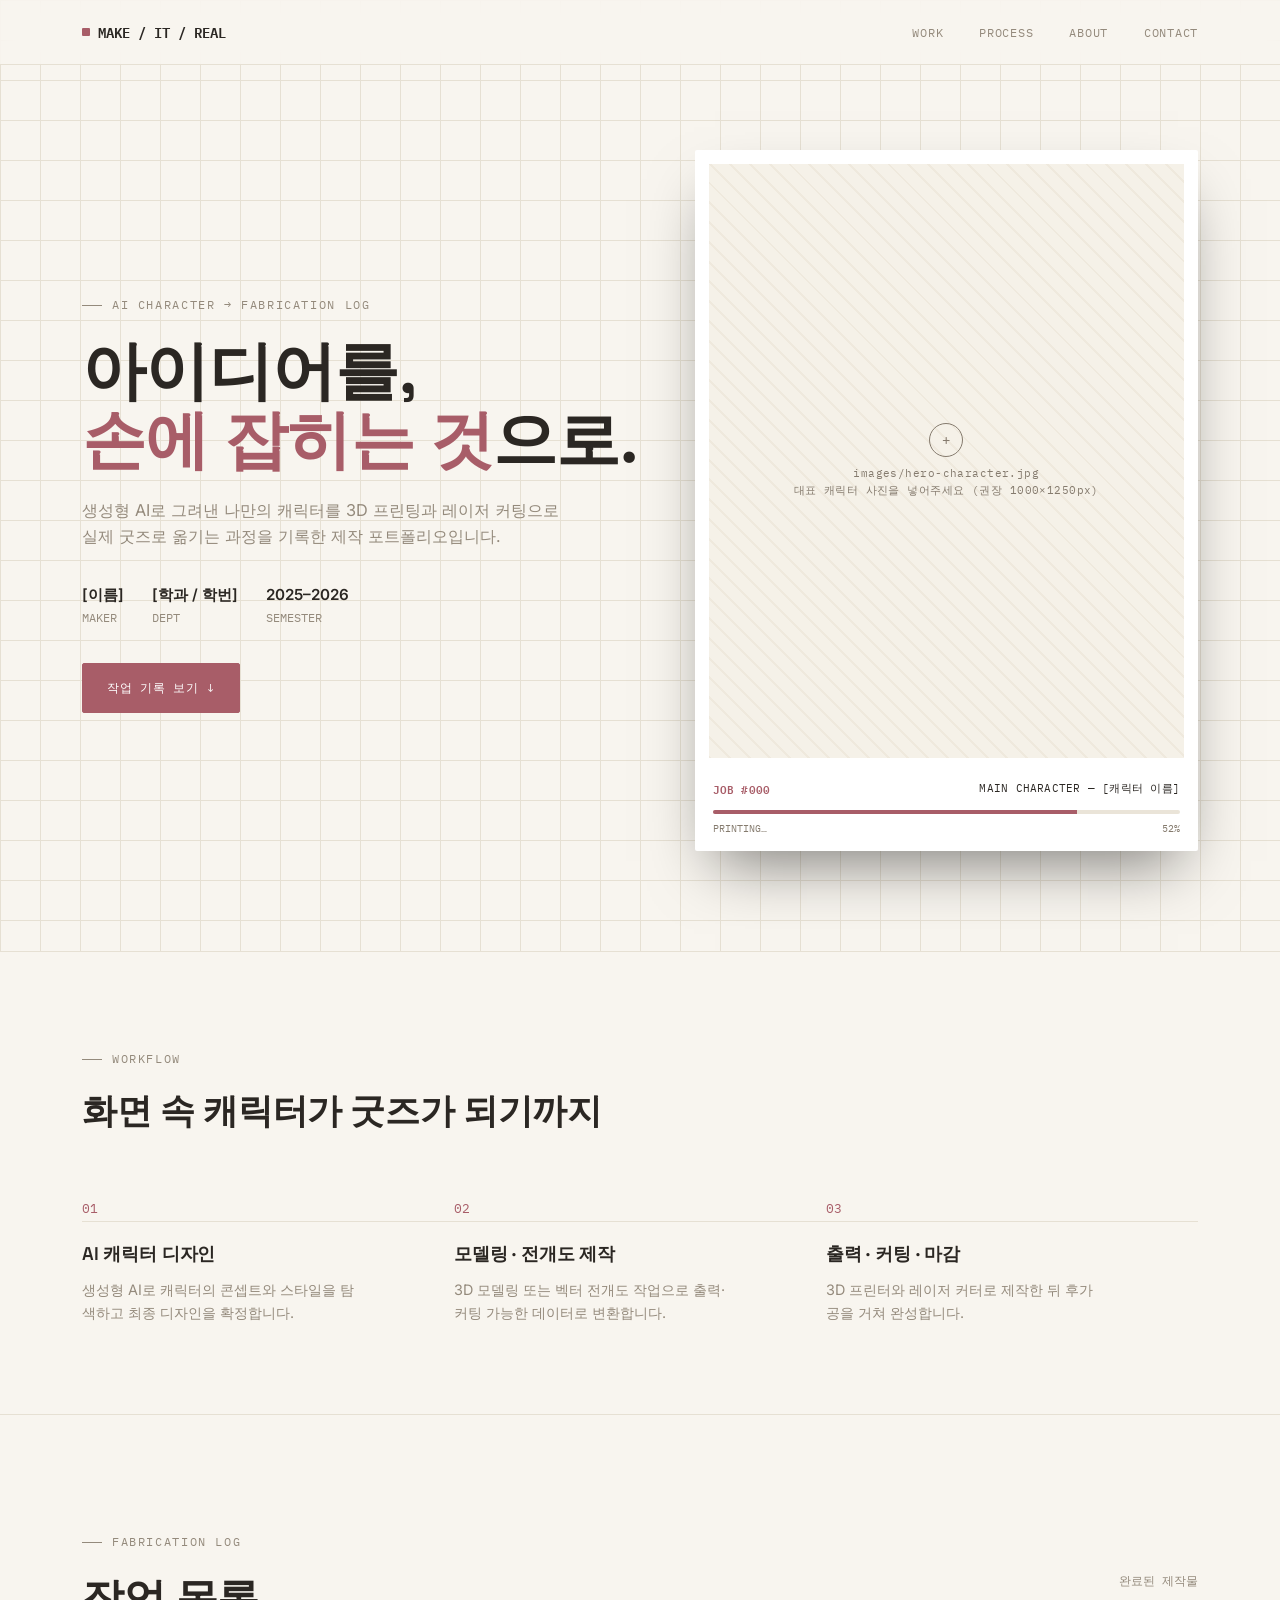
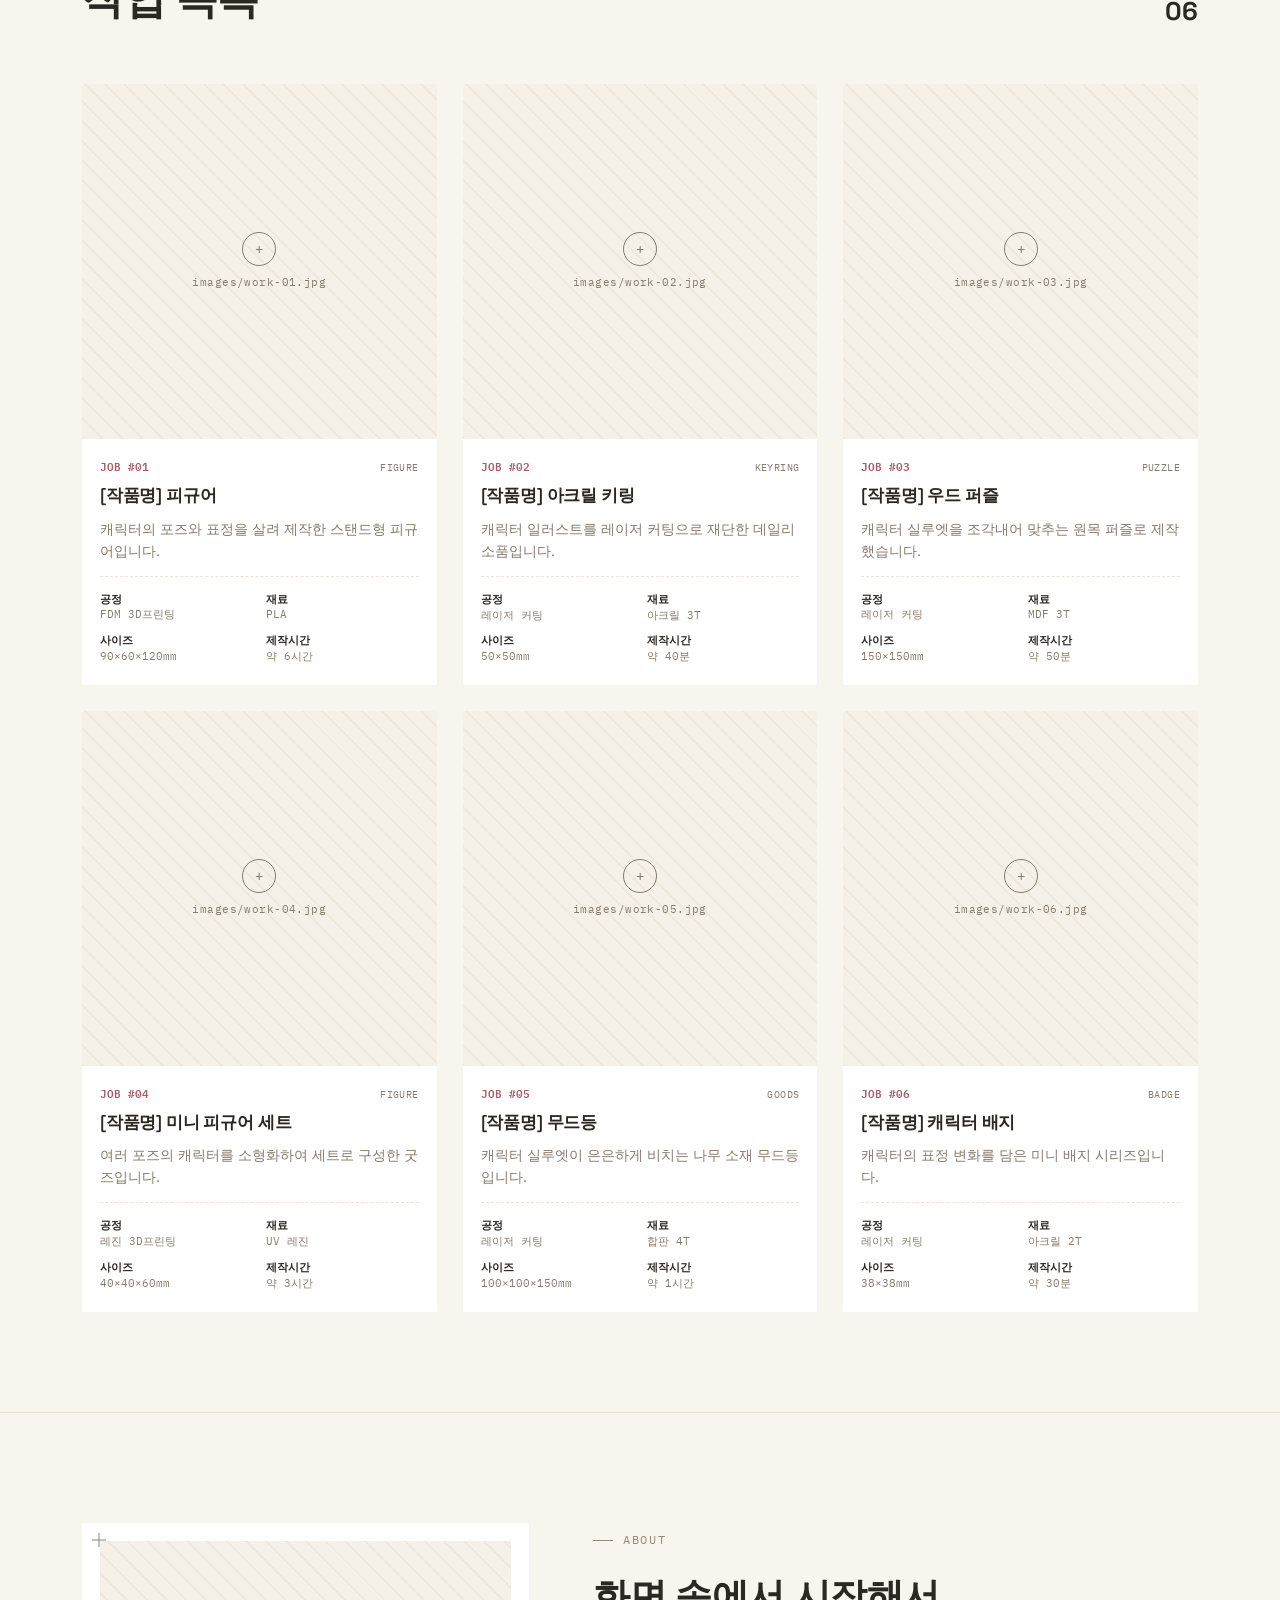
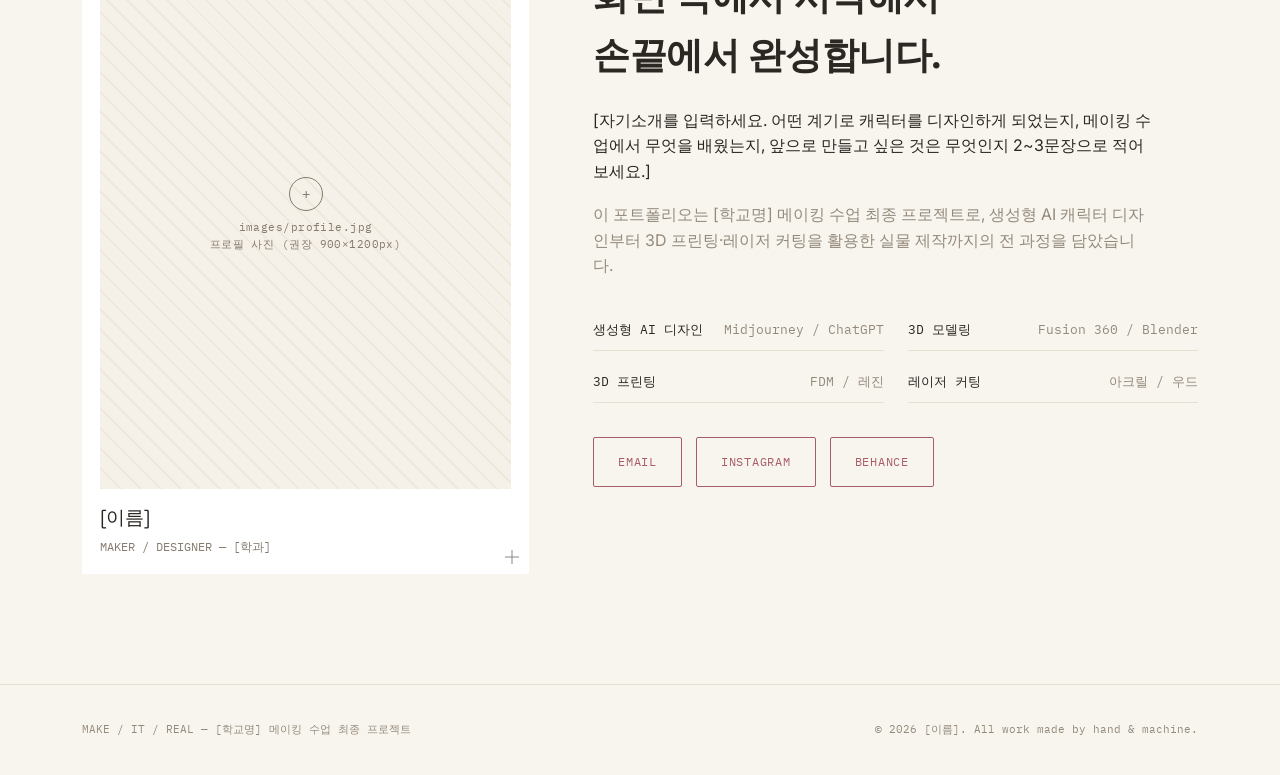
==== index.html @ 7ff9ffcc "Add files via upload" ====
<!DOCTYPE html>
<html lang="ko">
<head>
<meta charset="UTF-8">
<meta name="viewport" content="width=device-width, initial-scale=1.0">
<title>MAKE IT REAL — [이름] 포트폴리오</title>
<meta name="description" content="생성형 AI로 디자인한 캐릭터를 3D 프린팅과 레이저 커팅으로 실물 굿즈화한 작업 기록">

<link rel="preconnect" href="https://fonts.googleapis.com">
<link rel="preconnect" href="https://fonts.gstatic.com" crossorigin>
<link href="https://fonts.googleapis.com/css2?family=Space+Grotesk:wght@400;500;600;700&family=Inter:wght@400;500;600&family=IBM+Plex+Mono:wght@400;500;600&display=swap" rel="stylesheet">

<style>
  /* ============================================================
     TOKENS
     ============================================================ */
  :root{
    --bg:          #F8F5EF;   /* 배경 — 밝은 베이지 */
    --bg-soft:     #F1ECE1;   /* 배경 위 보조 패널(모바일 메뉴 등) */
    --muted:       #948A7C;   /* 보조 텍스트 — 따뜻한 그레이 */
    --muted-dim:   rgba(148,138,124,0.16);
    --paper:       #FFFFFF;   /* 카드 표면 — 화이트 */
    --paper-2:     #EAE4D8;   /* 카드 내부 구분선 */
    --ink:         #2B2723;   /* 본문 텍스트 — 다크 브라운 그레이 */
    --ink-soft:    #857B6E;   /* 카드 내 보조 텍스트 */
    --accent:      #A85D68;   /* 포인트 컬러 — 더스티 로즈 (CTA/강조에만 사용) */
    --accent-soft: #F2E1E0;   /* 포인트 컬러의 옅은 배경용 톤 */
    --line:        #E6E0D3;   /* 그리드 라인, 구분선 */
    --radius:      2px;
    --maxw:        1180px;

    --font-display: 'Space Grotesk', sans-serif;
    --font-body:    'Inter', sans-serif;
    --font-mono:    'IBM Plex Mono', monospace;
  }

  *{ margin:0; padding:0; box-sizing:border-box; }
  html{ scroll-behavior:smooth; }
  body{
    background:var(--bg);
    color:var(--ink);
    font-family:var(--font-body);
    line-height:1.6;
    -webkit-font-smoothing:antialiased;
    overflow-x:hidden;
  }
  img{ display:block; max-width:100%; }
  a{ color:inherit; text-decoration:none; }
  ul{ list-style:none; }
  section{ position:relative; }
  .wrap{ max-width:var(--maxw); margin:0 auto; padding:0 32px; }

  /* 도면 그리드 배경 */
  .grid-bg{
    position:absolute; inset:0;
    background-image:
      linear-gradient(var(--line) 1px, transparent 1px),
      linear-gradient(90deg, var(--line) 1px, transparent 1px);
    background-size:40px 40px;
    pointer-events:none;
  }

  /* 등록 마크(+) — 시그니처 요소: 레이저 커팅 파일의 정렬 기준점을 카드 모서리에 재현 */
  .reg-mark{ position:absolute; width:14px; height:14px; pointer-events:none; opacity:.55; }
  .reg-mark::before, .reg-mark::after{ content:''; position:absolute; background:currentColor; }
  .reg-mark::before{ top:50%; left:0; width:100%; height:1px; transform:translateY(-50%); }
  .reg-mark::after{ left:50%; top:0; height:100%; width:1px; transform:translateX(-50%); }
  .reg-mark.tl{ top:10px; left:10px; }
  .reg-mark.tr{ top:10px; right:10px; }
  .reg-mark.bl{ bottom:10px; left:10px; }
  .reg-mark.br{ bottom:10px; right:10px; }

  .eyebrow{
    font-family:var(--font-mono);
    font-size:.72rem;
    letter-spacing:.14em;
    text-transform:uppercase;
    color:var(--muted);
    display:inline-flex; align-items:center; gap:10px;
  }
  .eyebrow::before{
    content:''; width:20px; height:1px; background:var(--muted);
  }

  h1,h2,h3{ font-family:var(--font-display); font-weight:600; letter-spacing:-.01em; }

  /* ============================================================
     NAV
     ============================================================ */
  .nav{
    position:fixed; top:0; left:0; right:0; z-index:100;
    background:rgba(248,245,239,.86);
    backdrop-filter:blur(10px);
    border-bottom:1px solid var(--line);
  }
  .nav .wrap{ display:flex; align-items:center; justify-content:space-between; height:64px; }
  .nav-mark{
    font-family:var(--font-mono); font-size:.85rem; font-weight:600;
    display:flex; align-items:center; gap:8px; color:var(--ink);
  }
  .nav-mark .dot{ width:8px; height:8px; background:var(--accent); border-radius:1px; }
  .nav-links{ display:flex; gap:36px; }
  .nav-links a{
    font-family:var(--font-mono); font-size:.75rem; letter-spacing:.06em;
    text-transform:uppercase; color:var(--muted); position:relative; padding:4px 0;
    transition:color .2s;
  }
  .nav-links a:hover{ color:var(--accent); }
  .nav-toggle{ display:none; flex-direction:column; gap:5px; background:none; border:0; cursor:pointer; padding:8px; }
  .nav-toggle span{ width:22px; height:2px; background:var(--ink); }

  /* ============================================================
     HERO
     ============================================================ */
  .hero{
    padding:150px 0 100px;
    overflow:hidden;
  }
  .hero .wrap{ position:relative; z-index:2; display:grid; grid-template-columns:1.05fr .95fr; gap:56px; align-items:center; }
  .hero-copy .eyebrow{ margin-bottom:22px; }
  .hero h1{
    font-size:clamp(2.4rem, 5vw, 4rem);
    line-height:1.08;
    margin-bottom:22px;
  }
  .hero h1 em{ font-style:normal; color:var(--accent); }
  .hero p.lead{
    color:var(--muted); font-size:1.02rem; max-width:480px; margin-bottom:34px;
  }
  .hero-meta{
    display:flex; gap:28px; flex-wrap:wrap; margin-bottom:36px;
    font-family:var(--font-mono); font-size:.75rem; color:var(--muted);
  }
  .hero-meta strong{ display:block; color:var(--ink); font-size:.95rem; font-family:var(--font-body); font-weight:600; }

  .btn{
    display:inline-flex; align-items:center; gap:10px;
    font-family:var(--font-mono); font-size:.78rem; letter-spacing:.06em; text-transform:uppercase;
    padding:14px 24px; border:1px solid var(--accent); color:var(--accent);
    border-radius:var(--radius); transition:.2s;
  }
  .btn:hover{ background:var(--accent); color:#FFFFFF; border-color:var(--accent); }
  .btn.solid{ background:var(--accent); color:#FFFFFF; }
  .btn.solid:hover{ background:transparent; color:var(--accent); }

  /* 히어로 시각물: 프린트 베드 카드 */
  .bed-card{
    position:relative; background:var(--paper); border-radius:var(--radius);
    padding:14px; box-shadow:0 30px 60px -20px rgba(0,0,0,.5);
  }
  .bed-photo{
    position:relative; aspect-ratio:4/5; overflow:hidden; background:
      repeating-linear-gradient(45deg, #EFE9DD 0 2px, transparent 2px 14px), #F5F1E8;
  }
  .bed-photo img{ width:100%; height:100%; object-fit:cover; position:relative; z-index:1; }
  .bed-photo.is-missing img{ opacity:0; }
  .placeholder-tag{
    display:none; position:absolute; inset:0; z-index:2;
    flex-direction:column; align-items:center; justify-content:center; gap:8px;
    color:var(--ink-soft); text-align:center; padding:20px;
  }
  .bed-photo.is-missing .placeholder-tag,
  .card-photo.is-missing .placeholder-tag,
  .badge-photo.is-missing .placeholder-tag{ display:flex; }
  .placeholder-tag .ico{ width:34px; height:34px; border:1.5px solid var(--ink-soft); border-radius:50%; display:flex; align-items:center; justify-content:center; font-family:var(--font-mono); font-size:.9rem; }
  .placeholder-tag small{ font-family:var(--font-mono); font-size:.68rem; letter-spacing:.04em; }

  .job-tag{
    display:flex; align-items:center; justify-content:space-between;
    margin-top:12px; padding:10px 4px 2px;
    font-family:var(--font-mono); font-size:.7rem; color:var(--ink); letter-spacing:.02em;
  }
  .job-tag .job-id{ color:var(--accent); font-weight:600; }

  /* 프린트 진행 바 — 시그니처 디테일 */
  .print-bar{ margin-top:10px; padding:0 4px; }
  .print-bar .track{ height:4px; background:var(--paper-2); border-radius:2px; overflow:hidden; }
  .print-bar .fill{ height:100%; width:0%; background:var(--accent); transition:width 2.4s cubic-bezier(.4,0,.2,1); }
  .print-bar .label{ display:flex; justify-content:space-between; margin-top:6px; font-family:var(--font-mono); font-size:.65rem; color:var(--ink-soft); }

  /* ============================================================
     PROCESS
     ============================================================ */
  .process{ padding:90px 0; border-top:1px solid var(--line); border-bottom:1px solid var(--line); }
  .process-head{ margin-bottom:56px; max-width:620px; }
  .process-head h2{ font-size:clamp(1.6rem,3vw,2.2rem); margin-top:14px; }
  .process-row{ display:grid; grid-template-columns:repeat(3,1fr); gap:0; position:relative; }
  .process-row::before{
    content:''; position:absolute; top:26px; left:0; right:0; height:1px; background:var(--line);
  }
  .step{ position:relative; padding-right:30px; }
  .step .num{
    font-family:var(--font-mono); font-size:.8rem; color:var(--accent);
    background:var(--bg); display:inline-block; padding-right:14px; position:relative; z-index:1;
  }
  .step h3{ font-size:1.15rem; margin:18px 0 10px; }
  .step p{ color:var(--muted); font-size:.9rem; max-width:280px; }

  /* ============================================================
     WORK / GALLERY
     ============================================================ */
  .work{ padding:110px 0 100px; }
  .section-head{
    display:flex; justify-content:space-between; align-items:flex-end; gap:24px;
    margin-bottom:52px; flex-wrap:wrap;
  }
  .section-head h2{ font-size:clamp(1.8rem,3.4vw,2.6rem); margin-top:14px; }
  .section-head .count{ font-family:var(--font-mono); font-size:.78rem; color:var(--muted); text-align:right; }
  .section-head .count strong{ display:block; font-size:1.6rem; color:var(--ink); font-family:var(--font-display); }

  .gallery{ display:grid; grid-template-columns:repeat(3,1fr); gap:26px; }
  .card{
    background:var(--paper); color:var(--ink); border-radius:var(--radius);
    overflow:hidden; position:relative;
    transition:opacity .6s ease, transform .6s ease;
  }
  /* 스크롤 등장 연출은 JS가 정상 동작할 때만 적용되는 progressive enhancement.
     JS가 막혀 있거나 실패해도 카드는 기본적으로 항상 보임(opacity:1). */
  .card.reveal-init{ opacity:0; transform:translateY(24px); }
  .card.in-view{ opacity:1; transform:translateY(0); }
  .card-photo{
    position:relative; aspect-ratio:1/1; background:
      repeating-linear-gradient(45deg, #EFE9DD 0 2px, transparent 2px 14px), #F5F1E8;
  }
  .card-photo img{ width:100%; height:100%; object-fit:cover; }
  .card-photo.is-missing img{ opacity:0; }
  .card-photo .placeholder-tag .ico{ border-color:var(--ink-soft); }
  .card-body{ padding:18px 18px 20px; }
  .card-top{ display:flex; justify-content:space-between; align-items:baseline; margin-bottom:6px; }
  .card-id{ font-family:var(--font-mono); font-size:.68rem; color:var(--accent); font-weight:600; }
  .card-tags{ font-family:var(--font-mono); font-size:.62rem; color:var(--ink-soft); text-transform:uppercase; letter-spacing:.04em; }
  .card h3{ font-size:1.08rem; margin-bottom:8px; }
  .card p.desc{ font-size:.86rem; color:var(--ink-soft); margin-bottom:14px; }
  .spec{
    display:grid; grid-template-columns:1fr 1fr; gap:6px 14px;
    font-family:var(--font-mono); font-size:.68rem; color:var(--ink-soft);
    border-top:1px dashed var(--paper-2); padding-top:12px;
  }
  .spec b{ display:block; color:var(--ink); font-size:.7rem; font-weight:600; }

  /* ============================================================
     ABOUT
     ============================================================ */
  .about{ padding:110px 0; border-top:1px solid var(--line); }
  .about .wrap{ display:grid; grid-template-columns:.85fr 1.15fr; gap:64px; align-items:start; }
  .badge-card{
    background:var(--paper); color:var(--ink); border-radius:var(--radius); padding:18px;
    position:relative;
  }
  .badge-photo{
    aspect-ratio:3/4; background:
      repeating-linear-gradient(45deg, #EFE9DD 0 2px, transparent 2px 14px), #F5F1E8;
    position:relative; overflow:hidden;
  }
  .badge-photo img{ width:100%; height:100%; object-fit:cover; }
  .badge-photo.is-missing img{ opacity:0; }
  .badge-info{ padding-top:14px; font-family:var(--font-mono); font-size:.72rem; }
  .badge-info .name{ font-family:var(--font-display); font-size:1.2rem; color:var(--ink); margin-bottom:4px; }
  .badge-info .role{ color:var(--ink-soft); }

  .about-copy .eyebrow{ margin-bottom:18px; }
  .about-copy h2{ font-size:clamp(1.7rem,3vw,2.3rem); margin-bottom:22px; }
  .about-copy p{ color:var(--muted); margin-bottom:18px; max-width:560px; }
  .about-copy p.ink{ color:var(--ink); }

  .tool-grid{ display:grid; grid-template-columns:repeat(2,1fr); gap:10px 24px; margin:30px 0 34px; }
  .tool-grid li{
    font-family:var(--font-mono); font-size:.82rem; color:var(--ink);
    padding:10px 0; border-bottom:1px solid var(--line); display:flex; justify-content:space-between;
  }
  .tool-grid li span{ color:var(--muted); }

  .contact-row{ display:flex; gap:14px; flex-wrap:wrap; }

  /* ============================================================
     FOOTER
     ============================================================ */
  footer{ border-top:1px solid var(--line); padding:36px 0; }
  footer .wrap{ display:flex; justify-content:space-between; align-items:center; flex-wrap:wrap; gap:12px; }
  footer p{ font-family:var(--font-mono); font-size:.7rem; color:var(--muted); }

  /* ============================================================
     RESPONSIVE
     ============================================================ */
  @media (max-width:900px){
    .hero .wrap{ grid-template-columns:1fr; }
    .about .wrap{ grid-template-columns:1fr; }
    .gallery{ grid-template-columns:repeat(2,1fr); }
    .process-row{ grid-template-columns:1fr; gap:34px; }
    .process-row::before{ display:none; }
  }
  @media (max-width:640px){
    .nav-links{
      position:absolute; top:64px; left:0; right:0; background:var(--bg);
      flex-direction:column; padding:18px 32px; gap:18px; border-bottom:1px solid var(--line);
      display:none;
    }
    .nav-links.open{ display:flex; }
    .nav-toggle{ display:flex; }
    .gallery{ grid-template-columns:1fr; }
    .tool-grid{ grid-template-columns:1fr; }
    .hero{ padding:120px 0 70px; }
  }

  @media (prefers-reduced-motion: reduce){
    *{ animation-duration:.01ms !important; transition-duration:.01ms !important; }
    html{ scroll-behavior:auto; }
  }

  a:focus-visible, button:focus-visible{ outline:2px solid var(--accent); outline-offset:2px; }
</style>
</head>
<body>

<!-- ============================================================
     NAV
     ============================================================ -->
<nav class="nav">
  <div class="wrap">
    <a href="#home" class="nav-mark"><span class="dot"></span>MAKE / IT / REAL</a>
    <ul class="nav-links" id="navLinks">
      <li><a href="#work">Work</a></li>
      <li><a href="#process">Process</a></li>
      <li><a href="#about">About</a></li>
      <li><a href="#contact">Contact</a></li>
    </ul>
    <button class="nav-toggle" id="navToggle" aria-label="메뉴 열기"><span></span><span></span><span></span></button>
  </div>
</nav>

<!-- ============================================================
     HERO
     ============================================================ -->
<section class="hero" id="home">
  <div class="grid-bg"></div>
  <div class="wrap">
    <div class="hero-copy">
      <span class="eyebrow">AI Character → Fabrication Log</span>
      <h1>아이디어를,<br><em>손에 잡히는 것</em>으로.</h1>
      <p class="lead">생성형 AI로 그려낸 나만의 캐릭터를 3D 프린팅과 레이저 커팅으로 실제 굿즈로 옮기는 과정을 기록한 제작 포트폴리오입니다.</p>
      <div class="hero-meta">
        <div><strong>[이름]</strong>MAKER</div>
        <div><strong>[학과 / 학번]</strong>DEPT</div>
        <div><strong>2025–2026</strong>SEMESTER</div>
      </div>
      <a href="#work" class="btn solid">작업 기록 보기 ↓</a>
    </div>

    <div class="hero-visual">
      <div class="bed-card">
        <div class="bed-photo" id="heroPhoto">
          <img src="images/hero-character.jpg" alt="대표 캐릭터 및 굿즈 사진" onerror="this.parentElement.classList.add('is-missing')">
          <div class="placeholder-tag">
            <div class="ico">+</div>
            <small>images/hero-character.jpg<br>대표 캐릭터 사진을 넣어주세요 (권장 1000×1250px)</small>
          </div>
        </div>
        <div class="job-tag">
          <span class="job-id">JOB #000</span>
          <span>MAIN CHARACTER — [캐릭터 이름]</span>
        </div>
        <div class="print-bar">
          <div class="track"><div class="fill" id="printFill"></div></div>
          <div class="label"><span>PRINTING…</span><span id="printPct">0%</span></div>
        </div>
      </div>
    </div>
  </div>
</section>

<!-- ============================================================
     PROCESS
     ============================================================ -->
<section class="process" id="process">
  <div class="wrap">
    <div class="process-head">
      <span class="eyebrow">Workflow</span>
      <h2>화면 속 캐릭터가 굿즈가 되기까지</h2>
    </div>
    <div class="process-row">
      <div class="step">
        <span class="num">01</span>
        <h3>AI 캐릭터 디자인</h3>
        <p>생성형 AI로 캐릭터의 콘셉트와 스타일을 탐색하고 최종 디자인을 확정합니다.</p>
      </div>
      <div class="step">
        <span class="num">02</span>
        <h3>모델링 · 전개도 제작</h3>
        <p>3D 모델링 또는 벡터 전개도 작업으로 출력·커팅 가능한 데이터로 변환합니다.</p>
      </div>
      <div class="step">
        <span class="num">03</span>
        <h3>출력 · 커팅 · 마감</h3>
        <p>3D 프린터와 레이저 커터로 제작한 뒤 후가공을 거쳐 완성합니다.</p>
      </div>
    </div>
  </div>
</section>

<!-- ============================================================
     WORK / GALLERY
     ============================================================ -->
<section class="work" id="work">
  <div class="wrap">
    <div class="section-head">
      <div>
        <span class="eyebrow">Fabrication Log</span>
        <h2>작업 목록</h2>
      </div>
      <div class="count">완료된 제작물<strong>06</strong></div>
    </div>

    <div class="gallery">

      <!-- CARD 01 -->
      <article class="card">
        <div class="card-photo">
          <img src="images/work-01.jpg" alt="캐릭터 피규어" onerror="this.parentElement.classList.add('is-missing')">
          <div class="placeholder-tag"><div class="ico">+</div><small>images/work-01.jpg</small></div>
        </div>
        <div class="card-body">
          <div class="card-top"><span class="card-id">JOB #01</span><span class="card-tags">FIGURE</span></div>
          <h3>[작품명] 피규어</h3>
          <p class="desc">캐릭터의 포즈와 표정을 살려 제작한 스탠드형 피규어입니다.</p>
          <div class="spec">
            <div><b>공정</b>FDM 3D프린팅</div>
            <div><b>재료</b>PLA</div>
            <div><b>사이즈</b>90×60×120mm</div>
            <div><b>제작시간</b>약 6시간</div>
          </div>
        </div>
      </article>

      <!-- CARD 02 -->
      <article class="card">
        <div class="card-photo">
          <img src="images/work-02.jpg" alt="아크릴 키링" onerror="this.parentElement.classList.add('is-missing')">
          <div class="placeholder-tag"><div class="ico">+</div><small>images/work-02.jpg</small></div>
        </div>
        <div class="card-body">
          <div class="card-top"><span class="card-id">JOB #02</span><span class="card-tags">KEYRING</span></div>
          <h3>[작품명] 아크릴 키링</h3>
          <p class="desc">캐릭터 일러스트를 레이저 커팅으로 재단한 데일리 소품입니다.</p>
          <div class="spec">
            <div><b>공정</b>레이저 커팅</div>
            <div><b>재료</b>아크릴 3T</div>
            <div><b>사이즈</b>50×50mm</div>
            <div><b>제작시간</b>약 40분</div>
          </div>
        </div>
      </article>

      <!-- CARD 03 -->
      <article class="card">
        <div class="card-photo">
          <img src="images/work-03.jpg" alt="캐릭터 퍼즐" onerror="this.parentElement.classList.add('is-missing')">
          <div class="placeholder-tag"><div class="ico">+</div><small>images/work-03.jpg</small></div>
        </div>
        <div class="card-body">
          <div class="card-top"><span class="card-id">JOB #03</span><span class="card-tags">PUZZLE</span></div>
          <h3>[작품명] 우드 퍼즐</h3>
          <p class="desc">캐릭터 실루엣을 조각내어 맞추는 원목 퍼즐로 제작했습니다.</p>
          <div class="spec">
            <div><b>공정</b>레이저 커팅</div>
            <div><b>재료</b>MDF 3T</div>
            <div><b>사이즈</b>150×150mm</div>
            <div><b>제작시간</b>약 50분</div>
          </div>
        </div>
      </article>

      <!-- CARD 04 -->
      <article class="card">
        <div class="card-photo">
          <img src="images/work-04.jpg" alt="미니 피규어 세트" onerror="this.parentElement.classList.add('is-missing')">
          <div class="placeholder-tag"><div class="ico">+</div><small>images/work-04.jpg</small></div>
        </div>
        <div class="card-body">
          <div class="card-top"><span class="card-id">JOB #04</span><span class="card-tags">FIGURE</span></div>
          <h3>[작품명] 미니 피규어 세트</h3>
          <p class="desc">여러 포즈의 캐릭터를 소형화하여 세트로 구성한 굿즈입니다.</p>
          <div class="spec">
            <div><b>공정</b>레진 3D프린팅</div>
            <div><b>재료</b>UV 레진</div>
            <div><b>사이즈</b>40×40×60mm</div>
            <div><b>제작시간</b>약 3시간</div>
          </div>
        </div>
      </article>

      <!-- CARD 05 -->
      <article class="card">
        <div class="card-photo">
          <img src="images/work-05.jpg" alt="스탠딩 조명" onerror="this.parentElement.classList.add('is-missing')">
          <div class="placeholder-tag"><div class="ico">+</div><small>images/work-05.jpg</small></div>
        </div>
        <div class="card-body">
          <div class="card-top"><span class="card-id">JOB #05</span><span class="card-tags">GOODS</span></div>
          <h3>[작품명] 무드등</h3>
          <p class="desc">캐릭터 실루엣이 은은하게 비치는 나무 소재 무드등입니다.</p>
          <div class="spec">
            <div><b>공정</b>레이저 커팅</div>
            <div><b>재료</b>합판 4T</div>
            <div><b>사이즈</b>100×100×150mm</div>
            <div><b>제작시간</b>약 1시간</div>
          </div>
        </div>
      </article>

      <!-- CARD 06 -->
      <article class="card">
        <div class="card-photo">
          <img src="images/work-06.jpg" alt="배지 세트" onerror="this.parentElement.classList.add('is-missing')">
          <div class="placeholder-tag"><div class="ico">+</div><small>images/work-06.jpg</small></div>
        </div>
        <div class="card-body">
          <div class="card-top"><span class="card-id">JOB #06</span><span class="card-tags">BADGE</span></div>
          <h3>[작품명] 캐릭터 배지</h3>
          <p class="desc">캐릭터의 표정 변화를 담은 미니 배지 시리즈입니다.</p>
          <div class="spec">
            <div><b>공정</b>레이저 커팅</div>
            <div><b>재료</b>아크릴 2T</div>
            <div><b>사이즈</b>38×38mm</div>
            <div><b>제작시간</b>약 30분</div>
          </div>
        </div>
      </article>

    </div>
  </div>
</section>

<!-- ============================================================
     ABOUT
     ============================================================ -->
<section class="about" id="about">
  <div class="wrap">
    <div class="badge-card">
      <div class="reg-mark tl" style="color:var(--ink)"></div>
      <div class="reg-mark br" style="color:var(--ink)"></div>
      <div class="badge-photo">
        <img src="images/profile.jpg" alt="프로필 사진" onerror="this.parentElement.classList.add('is-missing')">
        <div class="placeholder-tag"><div class="ico">+</div><small>images/profile.jpg<br>프로필 사진 (권장 900×1200px)</small></div>
      </div>
      <div class="badge-info">
        <div class="name">[이름]</div>
        <div class="role">MAKER / DESIGNER — [학과]</div>
      </div>
    </div>

    <div class="about-copy">
      <span class="eyebrow">About</span>
      <h2>화면 속에서 시작해서<br>손끝에서 완성합니다.</h2>
      <p class="ink">[자기소개를 입력하세요. 어떤 계기로 캐릭터를 디자인하게 되었는지, 메이킹 수업에서 무엇을 배웠는지, 앞으로 만들고 싶은 것은 무엇인지 2~3문장으로 적어보세요.]</p>
      <p>이 포트폴리오는 [학교명] 메이킹 수업 최종 프로젝트로, 생성형 AI 캐릭터 디자인부터 3D 프린팅·레이저 커팅을 활용한 실물 제작까지의 전 과정을 담았습니다.</p>

      <ul class="tool-grid">
        <li>생성형 AI 디자인<span>Midjourney / ChatGPT</span></li>
        <li>3D 모델링<span>Fusion 360 / Blender</span></li>
        <li>3D 프린팅<span>FDM / 레진</span></li>
        <li>레이저 커팅<span>아크릴 / 우드</span></li>
      </ul>

      <div class="contact-row" id="contact">
        <a href="mailto:example@email.com" class="btn">Email</a>
        <a href="#" class="btn">Instagram</a>
        <a href="#" class="btn">Behance</a>
      </div>
    </div>
  </div>
</section>

<!-- ============================================================
     FOOTER
     ============================================================ -->
<footer>
  <div class="wrap">
    <p>MAKE / IT / REAL — [학교명] 메이킹 수업 최종 프로젝트</p>
    <p>© 2026 [이름]. All work made by hand & machine.</p>
  </div>
</footer>

<script>
  // 모바일 메뉴 토글
  const navToggle = document.getElementById('navToggle');
  const navLinks = document.getElementById('navLinks');
  navToggle.addEventListener('click', () => navLinks.classList.toggle('open'));
  navLinks.querySelectorAll('a').forEach(a => a.addEventListener('click', () => navLinks.classList.remove('open')));

  // 스크롤 등장 애니메이션 (IntersectionObserver를 지원할 때만 적용)
  if ('IntersectionObserver' in window) {
    const cards = document.querySelectorAll('.card');
    cards.forEach(el => el.classList.add('reveal-init'));
    const io = new IntersectionObserver((entries) => {
      entries.forEach(e => { if (e.isIntersecting) e.target.classList.add('in-view'); });
    }, { threshold: 0.15 });
    cards.forEach(el => io.observe(el));
  }

  // 히어로 프린트 진행 바 연출
  window.addEventListener('load', () => {
    const fill = document.getElementById('printFill');
    const pct = document.getElementById('printPct');
    requestAnimationFrame(() => {
      fill.style.width = '78%';
      let n = 0;
      const t = setInterval(() => {
        n += 2;
        if (n >= 78) { n = 78; clearInterval(t); }
        pct.textContent = n + '%';
      }, 2400/39);
    });
  });
</script>

</body>
</html>
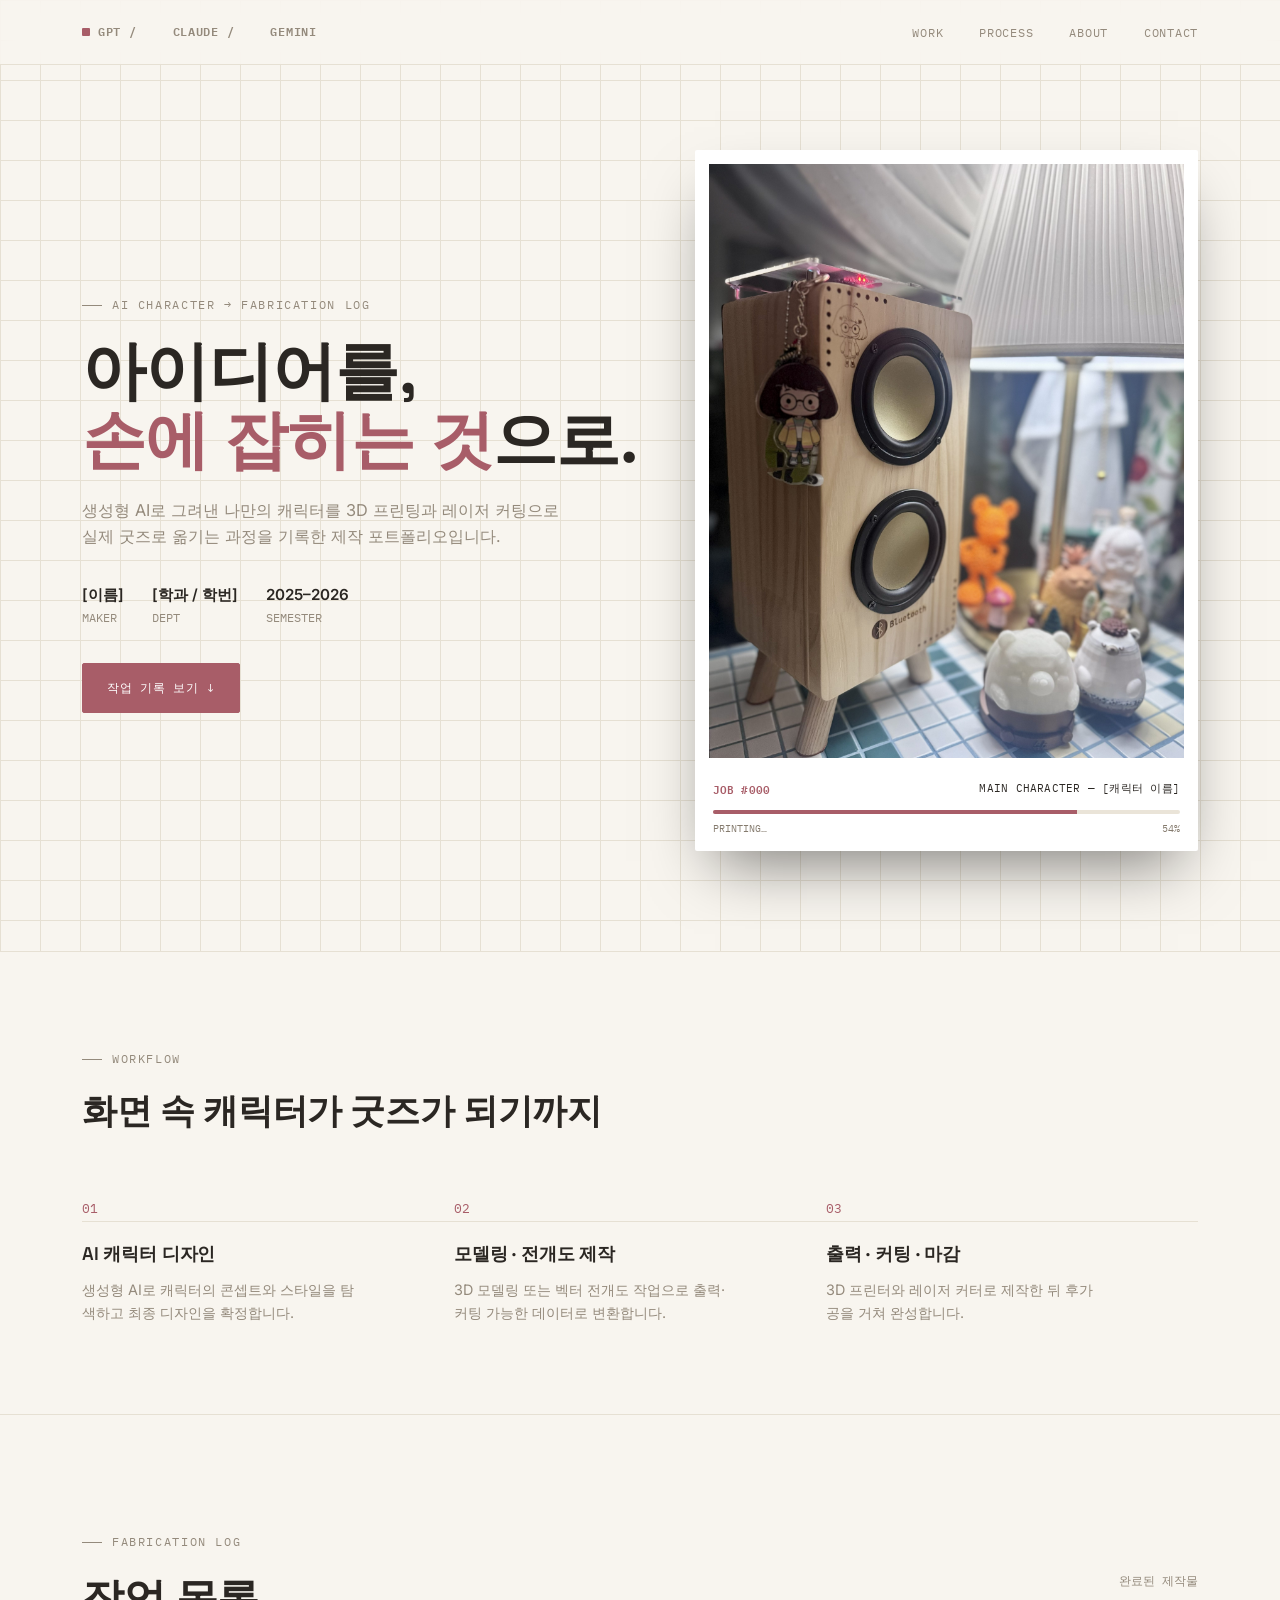
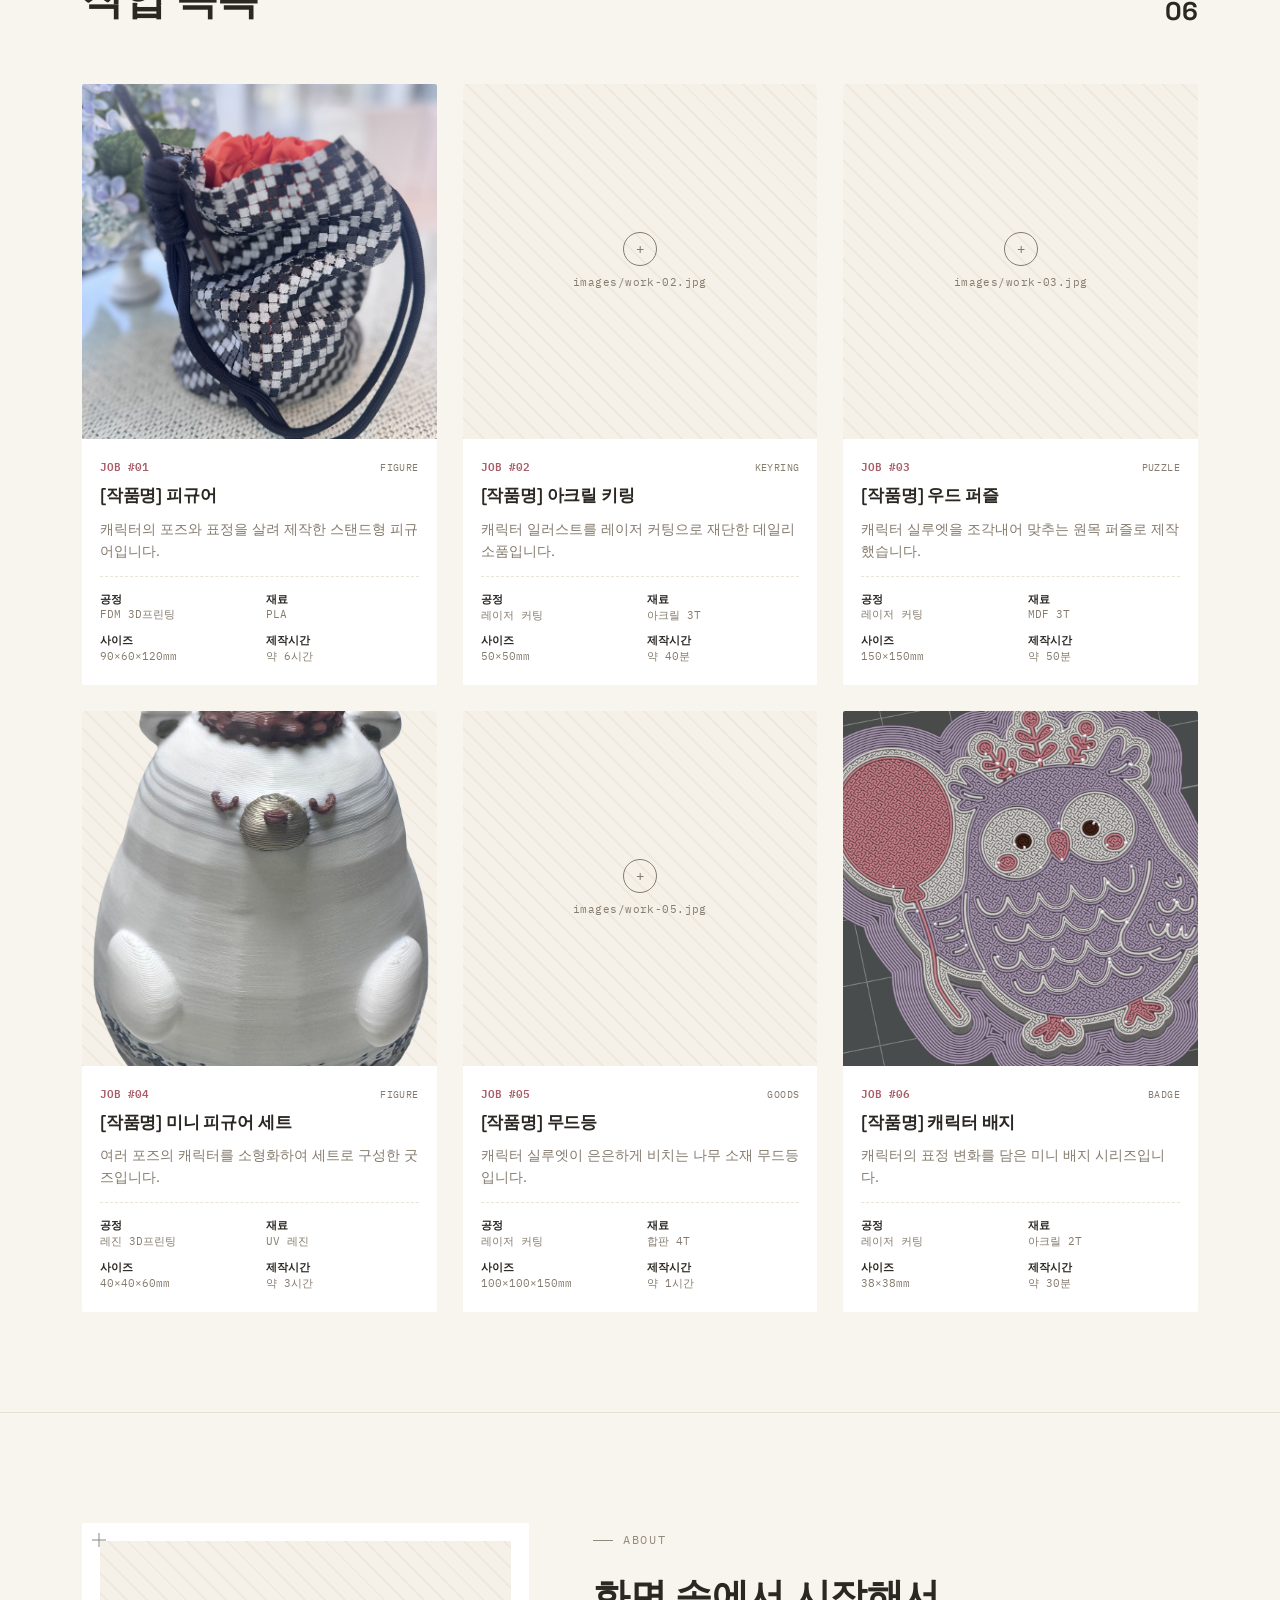
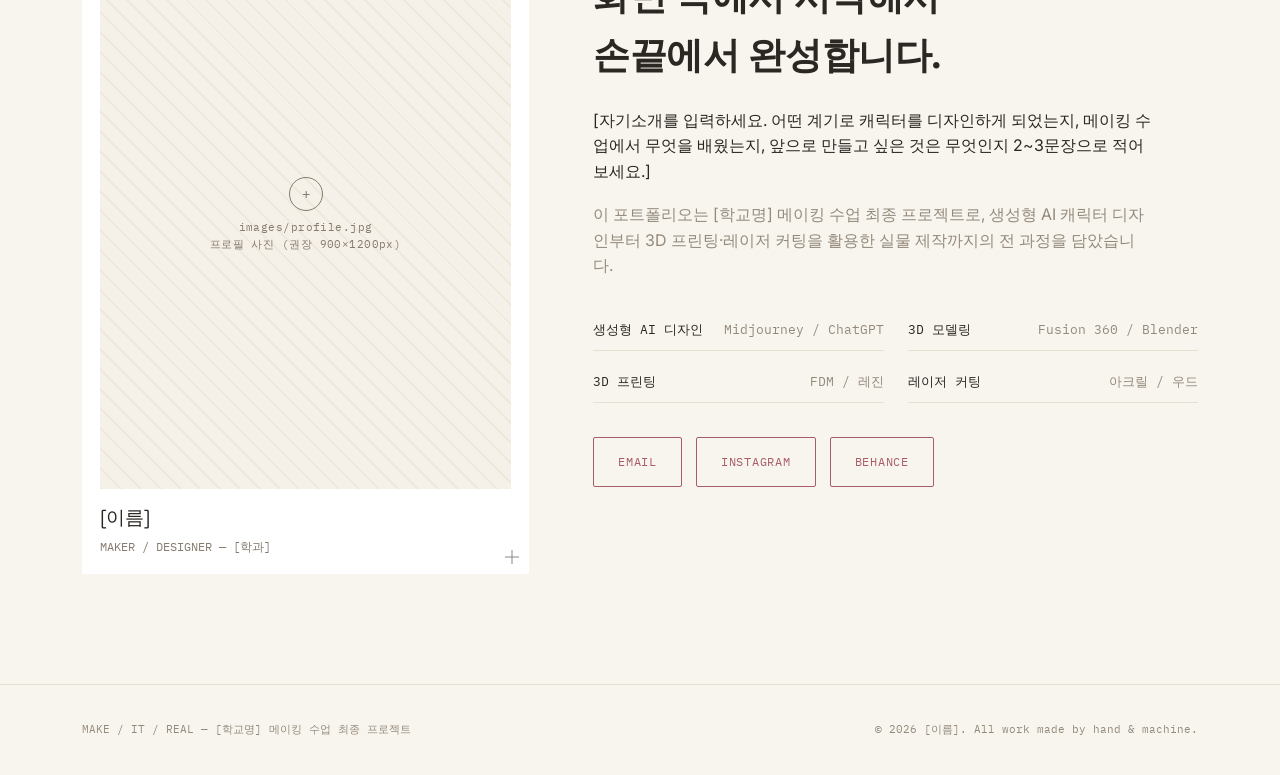
==== commit a7b2347f: "Add files via upload" ====
--- a/index.html
+++ b/index.html
@@ -317,7 +317,11 @@
      ============================================================ -->
 <nav class="nav">
   <div class="wrap">
-    <a href="#home" class="nav-mark"><span class="dot"></span>MAKE / IT / REAL</a>
+	<ul class="nav-links">
+	<li><a class="nav-mark" href="gpt/index.html"><span class="dot"></span>GPT / </a></li>
+	<li><a class="nav-mark" href="#home">CLAUDE / </a></li>
+	<li><a class="nav-mark" href="gemini/index.html">GEMINI</a></li>
+</ul>
     <ul class="nav-links" id="navLinks">
       <li><a href="#work">Work</a></li>
       <li><a href="#process">Process</a></li>
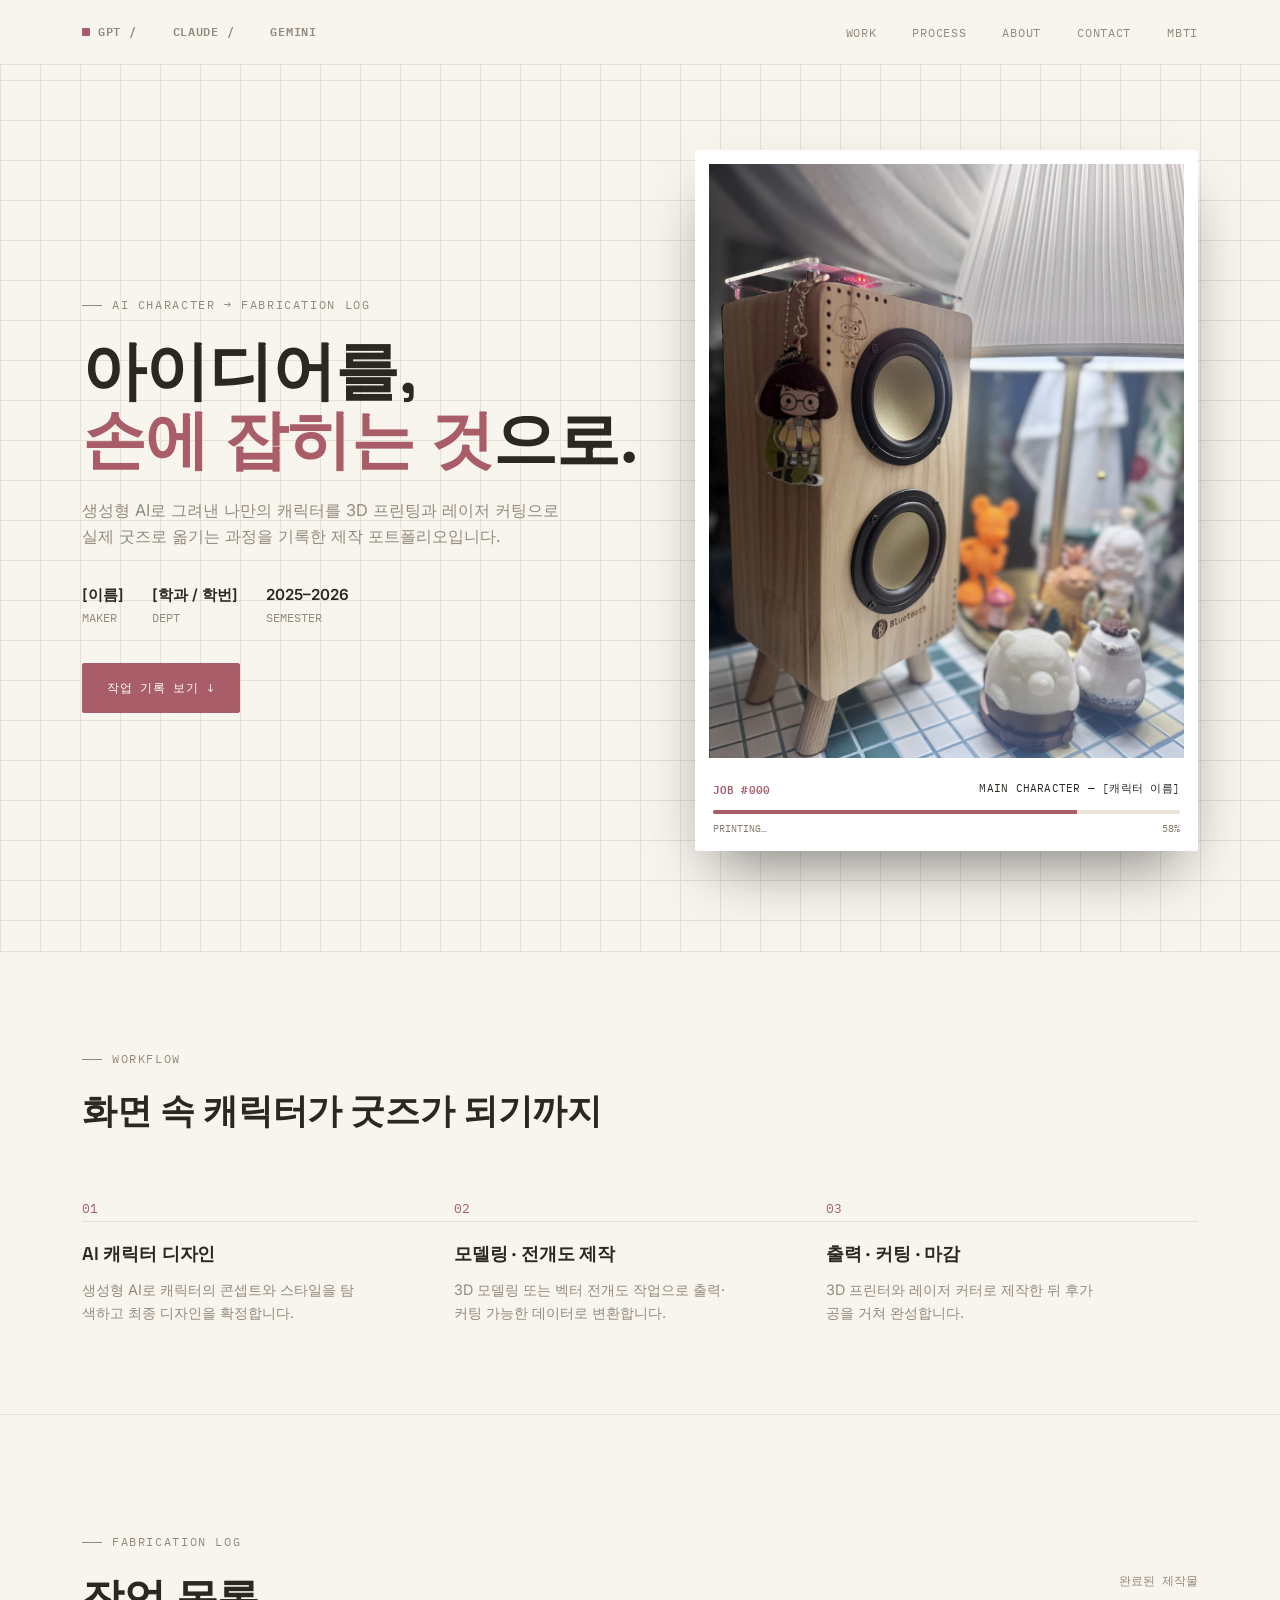
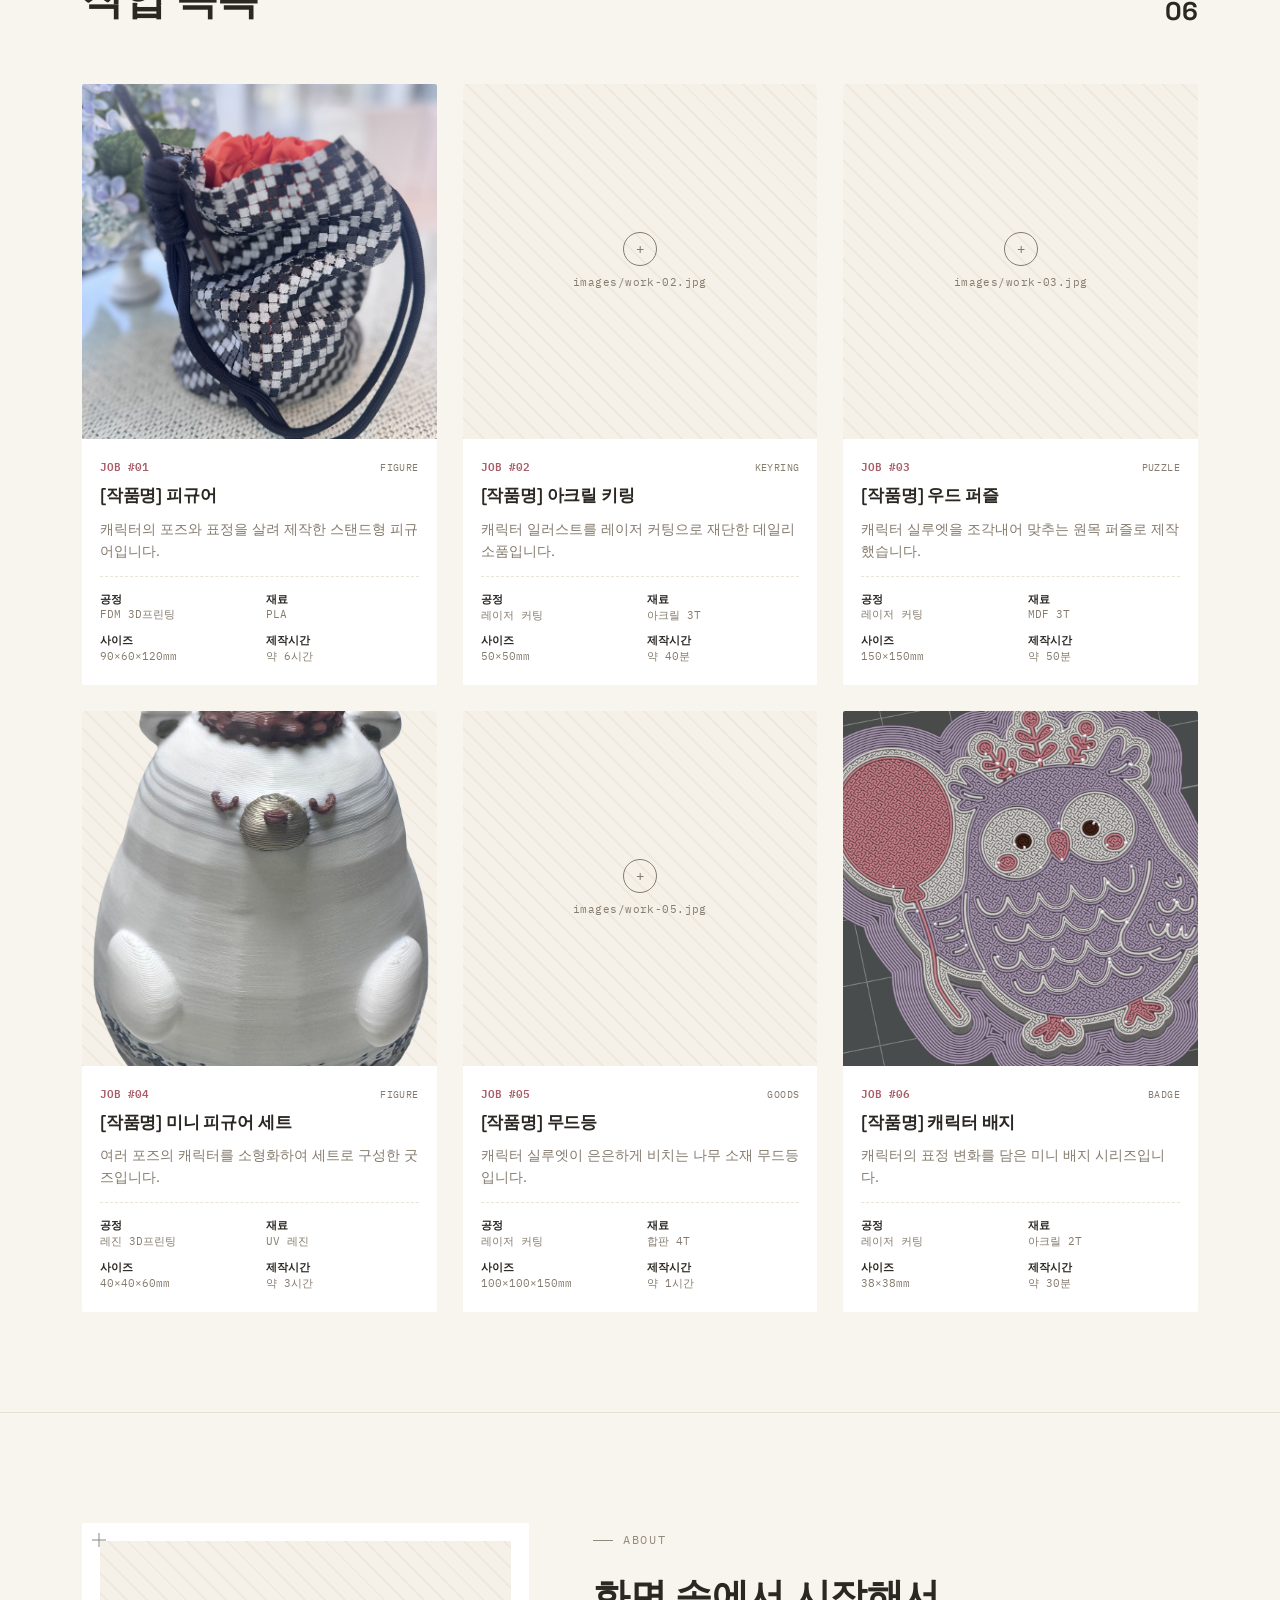
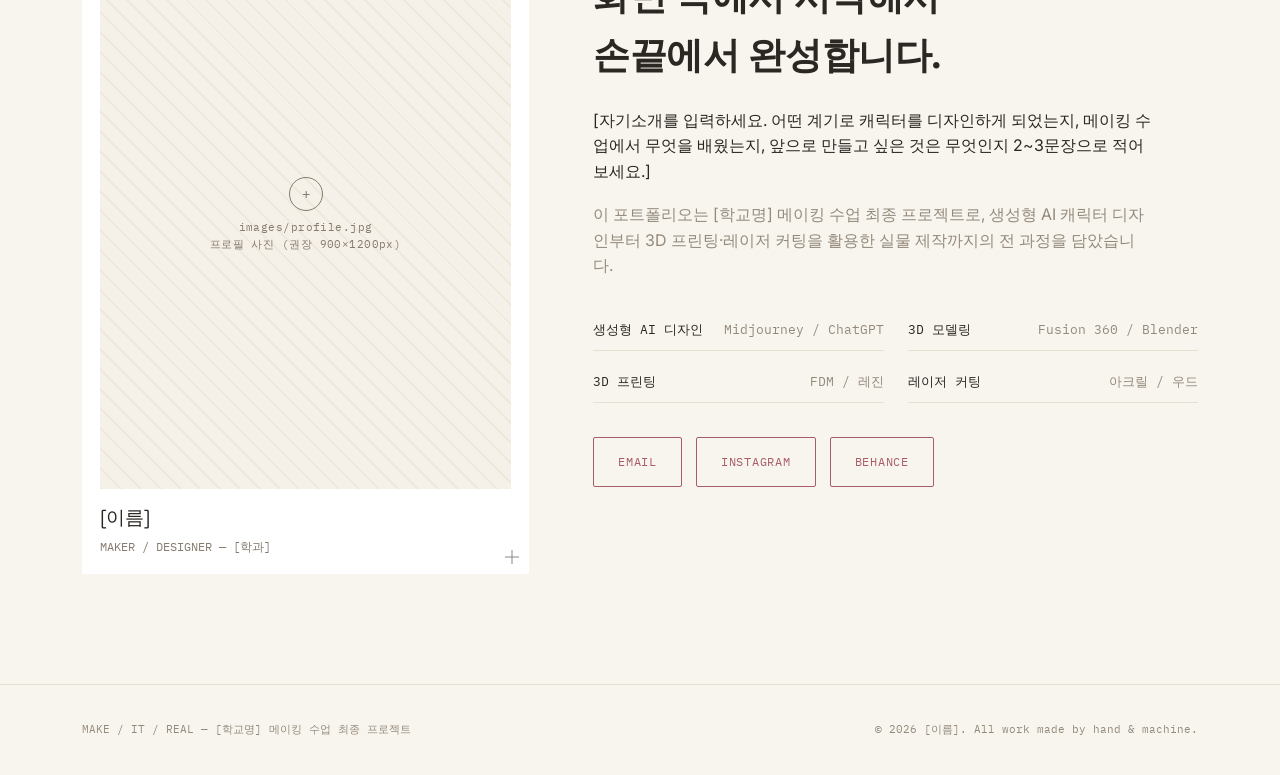
==== commit 78abf605: "Add MBTI link to navigation menu" ====
--- a/index.html
+++ b/index.html
@@ -327,6 +327,7 @@
       <li><a href="#process">Process</a></li>
       <li><a href="#about">About</a></li>
       <li><a href="#contact">Contact</a></li>
+	  <li><a href="#mbti">MBTI</a></li>
     </ul>
     <button class="nav-toggle" id="navToggle" aria-label="메뉴 열기"><span></span><span></span><span></span></button>
   </div>
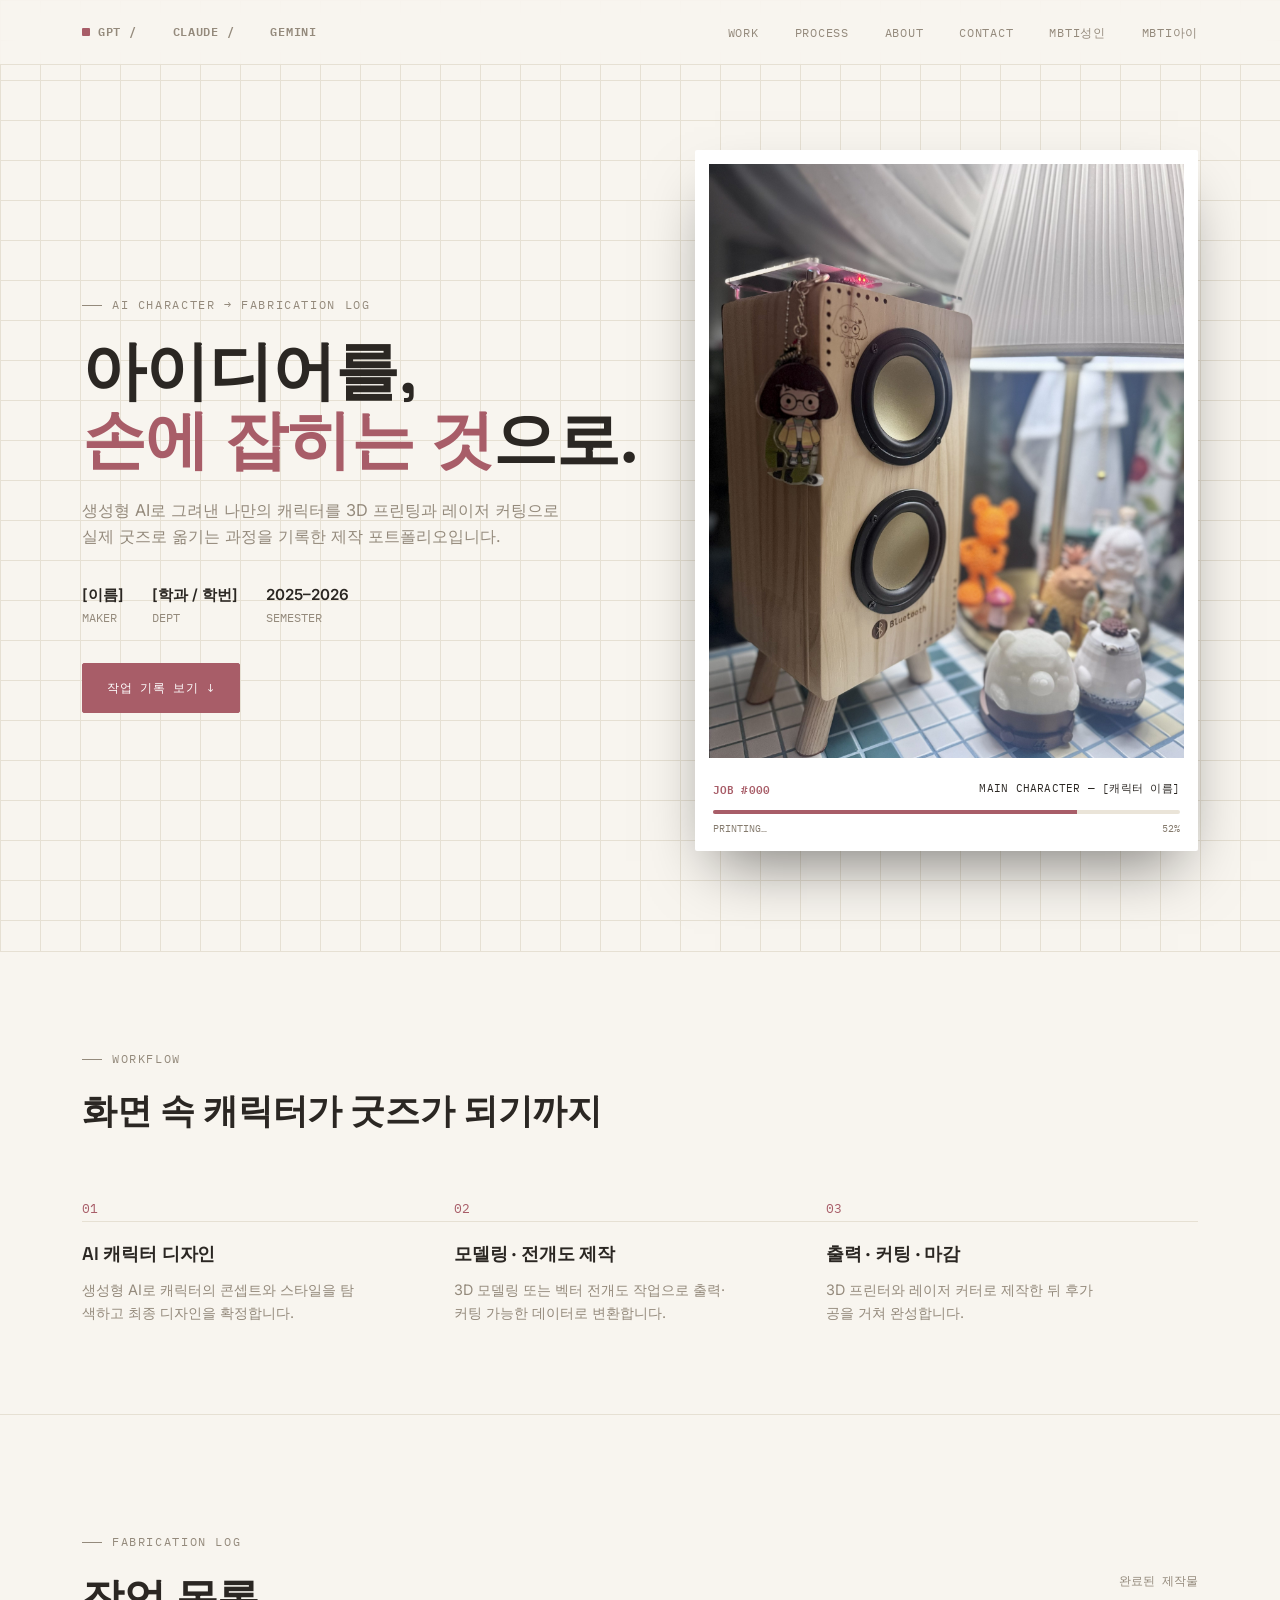
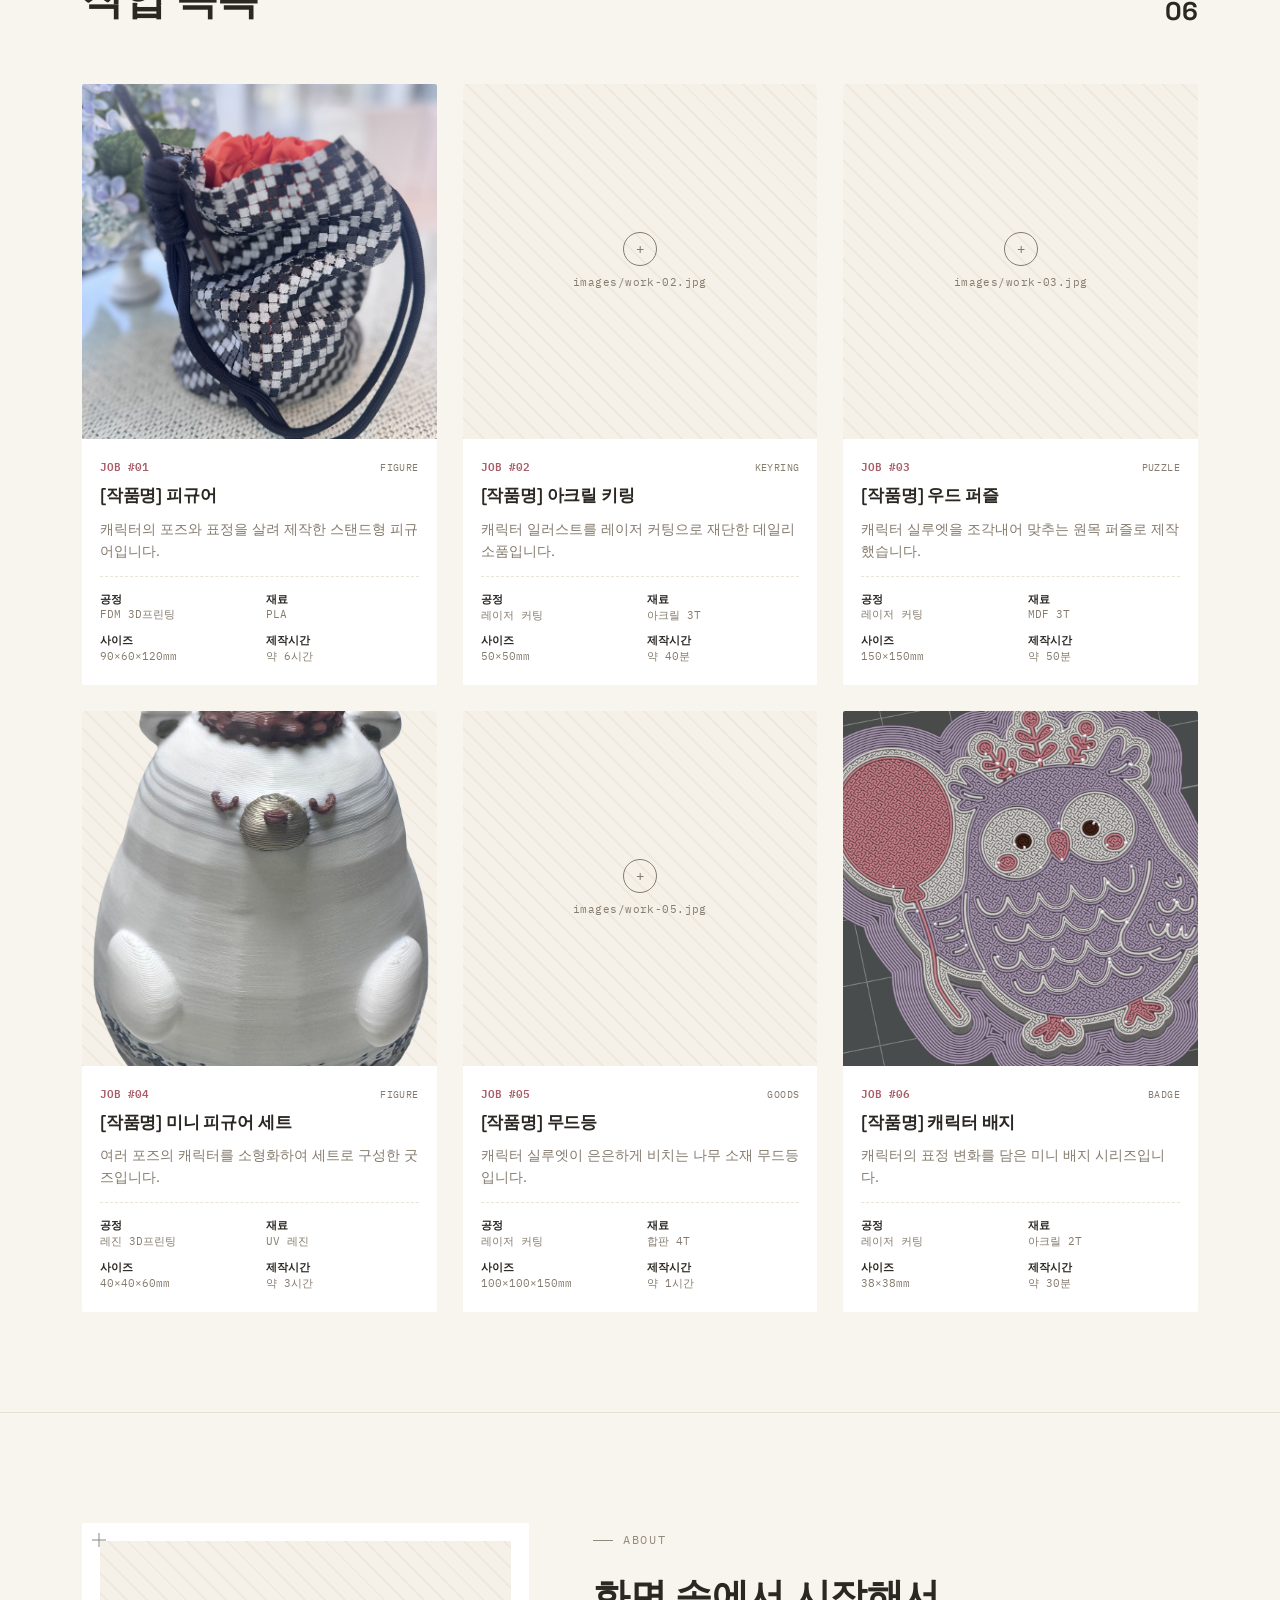
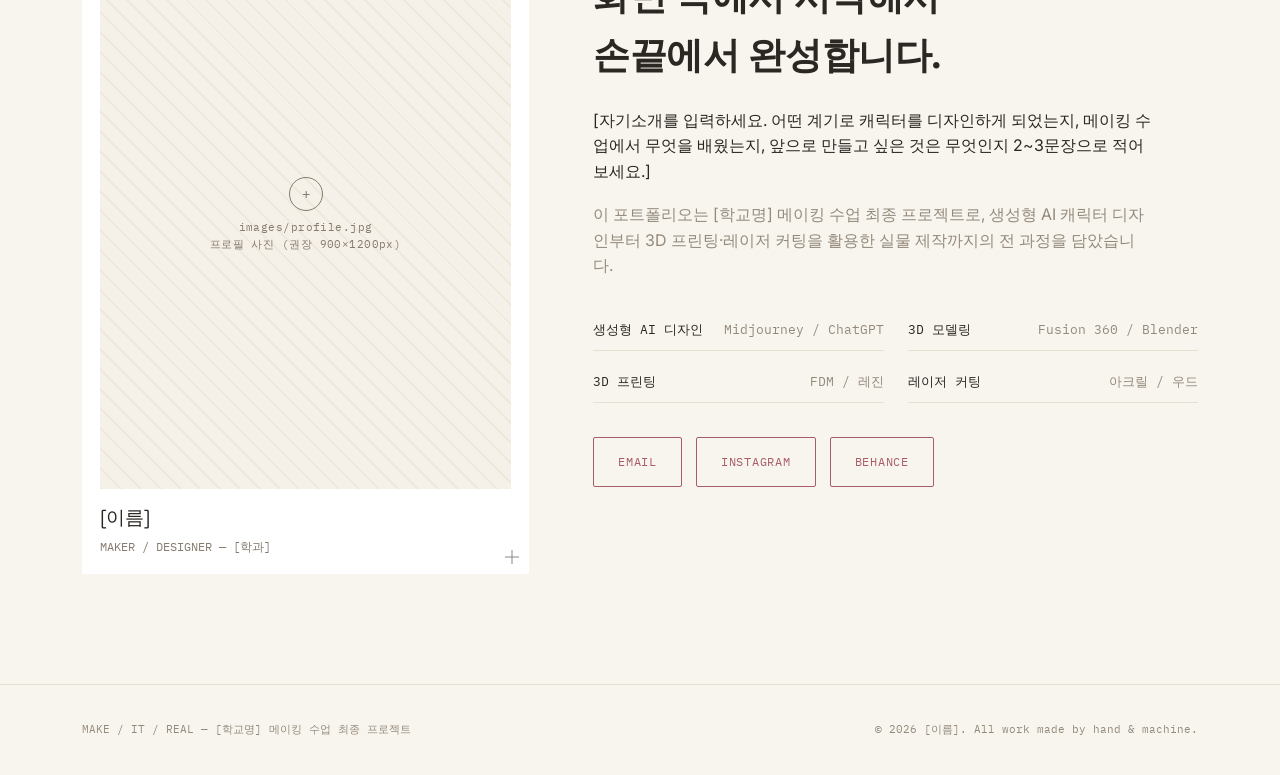
==== commit 70e237a1: "Update index.html" ====
--- a/index.html
+++ b/index.html
@@ -327,7 +327,8 @@
       <li><a href="#process">Process</a></li>
       <li><a href="#about">About</a></li>
       <li><a href="#contact">Contact</a></li>
-	  <li><a href="#mbti">MBTI</a></li>
+	  <li><a href="mbti/mbti-adult.html">MBTI성인</a></li>
+	  <li><a href="mbti/mbti-kids.html">MBTI아이</a></li>
     </ul>
     <button class="nav-toggle" id="navToggle" aria-label="메뉴 열기"><span></span><span></span><span></span></button>
   </div>
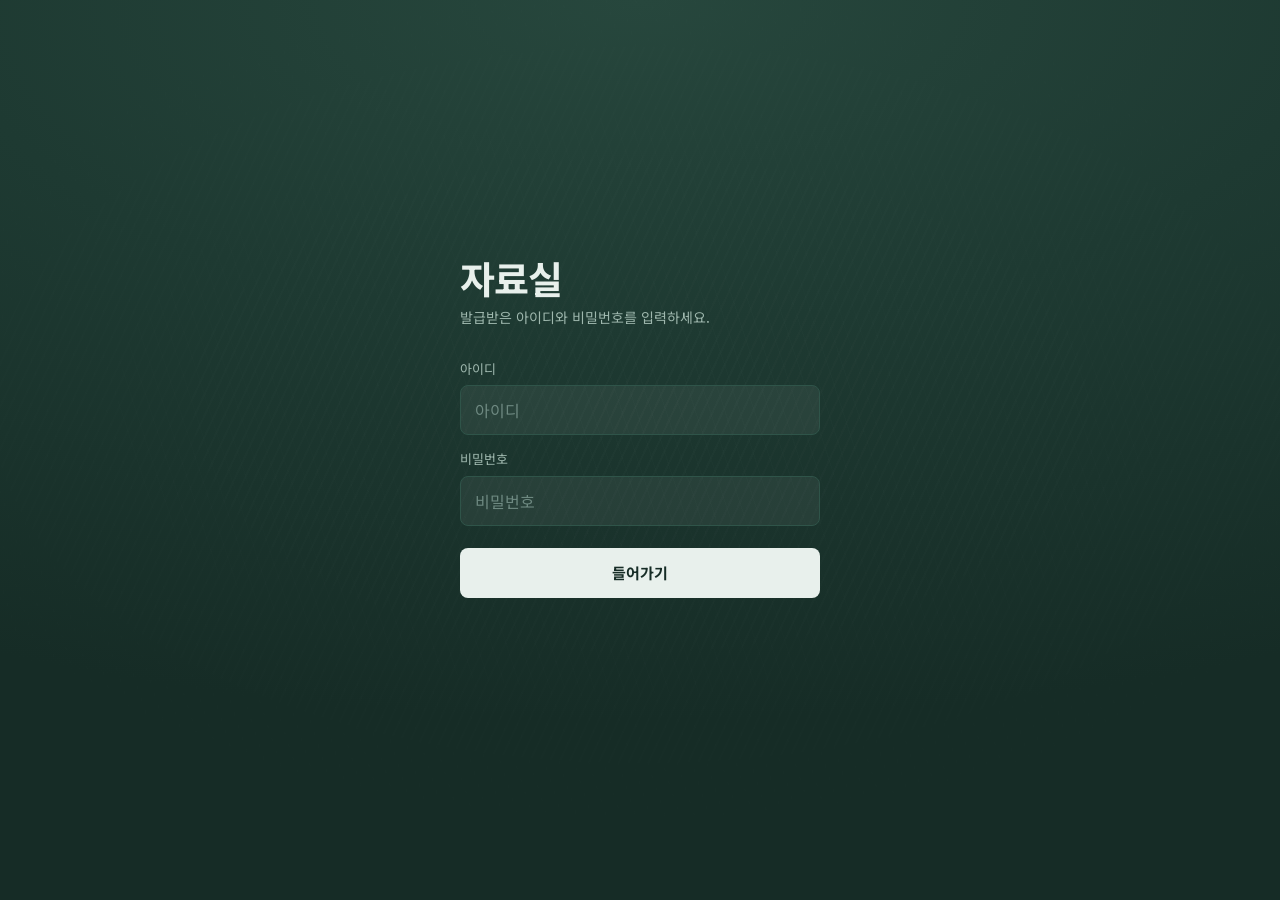
==== commit 953090ff: "Add files via upload" ====
--- a/index.html
+++ b/index.html
@@ -1,623 +1,375 @@
 <!DOCTYPE html>
 <html lang="ko">
 <head>
-<meta charset="UTF-8">
-<meta name="viewport" content="width=device-width, initial-scale=1.0">
-<title>MAKE IT REAL — [이름] 포트폴리오</title>
-<meta name="description" content="생성형 AI로 디자인한 캐릭터를 3D 프린팅과 레이저 커팅으로 실물 굿즈화한 작업 기록">
-
+<meta charset="utf-8">
+<meta name="viewport" content="width=device-width, initial-scale=1, viewport-fit=cover">
+<meta name="robots" content="noindex, nofollow, noarchive">
+<meta name="referrer" content="no-referrer">
+<title>자료실</title>
 <link rel="preconnect" href="https://fonts.googleapis.com">
 <link rel="preconnect" href="https://fonts.gstatic.com" crossorigin>
-<link href="https://fonts.googleapis.com/css2?family=Space+Grotesk:wght@400;500;600;700&family=Inter:wght@400;500;600&family=IBM+Plex+Mono:wght@400;500;600&display=swap" rel="stylesheet">
-
+<link href="https://fonts.googleapis.com/css2?family=Noto+Sans+KR:wght@400;500;700&display=swap" rel="stylesheet">
 <style>
-  /* ============================================================
-     TOKENS
-     ============================================================ */
   :root{
-    --bg:          #F8F5EF;   /* 배경 — 밝은 베이지 */
-    --bg-soft:     #F1ECE1;   /* 배경 위 보조 패널(모바일 메뉴 등) */
-    --muted:       #948A7C;   /* 보조 텍스트 — 따뜻한 그레이 */
-    --muted-dim:   rgba(148,138,124,0.16);
-    --paper:       #FFFFFF;   /* 카드 표면 — 화이트 */
-    --paper-2:     #EAE4D8;   /* 카드 내부 구분선 */
-    --ink:         #2B2723;   /* 본문 텍스트 — 다크 브라운 그레이 */
-    --ink-soft:    #857B6E;   /* 카드 내 보조 텍스트 */
-    --accent:      #A85D68;   /* 포인트 컬러 — 더스티 로즈 (CTA/강조에만 사용) */
-    --accent-soft: #F2E1E0;   /* 포인트 컬러의 옅은 배경용 톤 */
-    --line:        #E6E0D3;   /* 그리드 라인, 구분선 */
-    --radius:      2px;
-    --maxw:        1180px;
-
-    --font-display: 'Space Grotesk', sans-serif;
-    --font-body:    'Inter', sans-serif;
-    --font-mono:    'IBM Plex Mono', monospace;
-  }
-
-  *{ margin:0; padding:0; box-sizing:border-box; }
-  html{ scroll-behavior:smooth; }
+    --board:#1E3A32;
+    --board-deep:#162C26;
+    --board-line:#2F5449;
+    --chalk:#E8F0EC;
+    --chalk-dim:#9FB8AE;
+    --paper:#EDF0EF;
+    --card:#FFFFFF;
+    --ink:#1A2724;
+    --ink-soft:#5A6B66;
+    --line:#D6DEDB;
+    --brass:#B98A2E;
+    --danger:#B4423A;
+    --sidebar-w:264px;
+    --radius:10px;
+    font-family:"Noto Sans KR","Apple SD Gothic Neo","Malgun Gothic",system-ui,sans-serif;
+  }
+  *{box-sizing:border-box}
+  html,body{height:100%}
   body{
-    background:var(--bg);
-    color:var(--ink);
-    font-family:var(--font-body);
-    line-height:1.6;
-    -webkit-font-smoothing:antialiased;
-    overflow-x:hidden;
-  }
-  img{ display:block; max-width:100%; }
-  a{ color:inherit; text-decoration:none; }
-  ul{ list-style:none; }
-  section{ position:relative; }
-  .wrap{ max-width:var(--maxw); margin:0 auto; padding:0 32px; }
-
-  /* 도면 그리드 배경 */
-  .grid-bg{
-    position:absolute; inset:0;
-    background-image:
-      linear-gradient(var(--line) 1px, transparent 1px),
-      linear-gradient(90deg, var(--line) 1px, transparent 1px);
-    background-size:40px 40px;
-    pointer-events:none;
-  }
-
-  /* 등록 마크(+) — 시그니처 요소: 레이저 커팅 파일의 정렬 기준점을 카드 모서리에 재현 */
-  .reg-mark{ position:absolute; width:14px; height:14px; pointer-events:none; opacity:.55; }
-  .reg-mark::before, .reg-mark::after{ content:''; position:absolute; background:currentColor; }
-  .reg-mark::before{ top:50%; left:0; width:100%; height:1px; transform:translateY(-50%); }
-  .reg-mark::after{ left:50%; top:0; height:100%; width:1px; transform:translateX(-50%); }
-  .reg-mark.tl{ top:10px; left:10px; }
-  .reg-mark.tr{ top:10px; right:10px; }
-  .reg-mark.bl{ bottom:10px; left:10px; }
-  .reg-mark.br{ bottom:10px; right:10px; }
-
-  .eyebrow{
-    font-family:var(--font-mono);
-    font-size:.72rem;
-    letter-spacing:.14em;
-    text-transform:uppercase;
-    color:var(--muted);
-    display:inline-flex; align-items:center; gap:10px;
-  }
-  .eyebrow::before{
-    content:''; width:20px; height:1px; background:var(--muted);
-  }
-
-  h1,h2,h3{ font-family:var(--font-display); font-weight:600; letter-spacing:-.01em; }
-
-  /* ============================================================
-     NAV
-     ============================================================ */
-  .nav{
-    position:fixed; top:0; left:0; right:0; z-index:100;
-    background:rgba(248,245,239,.86);
-    backdrop-filter:blur(10px);
-    border-bottom:1px solid var(--line);
-  }
-  .nav .wrap{ display:flex; align-items:center; justify-content:space-between; height:64px; }
-  .nav-mark{
-    font-family:var(--font-mono); font-size:.85rem; font-weight:600;
-    display:flex; align-items:center; gap:8px; color:var(--ink);
-  }
-  .nav-mark .dot{ width:8px; height:8px; background:var(--accent); border-radius:1px; }
-  .nav-links{ display:flex; gap:36px; }
-  .nav-links a{
-    font-family:var(--font-mono); font-size:.75rem; letter-spacing:.06em;
-    text-transform:uppercase; color:var(--muted); position:relative; padding:4px 0;
-    transition:color .2s;
-  }
-  .nav-links a:hover{ color:var(--accent); }
-  .nav-toggle{ display:none; flex-direction:column; gap:5px; background:none; border:0; cursor:pointer; padding:8px; }
-  .nav-toggle span{ width:22px; height:2px; background:var(--ink); }
-
-  /* ============================================================
-     HERO
-     ============================================================ */
-  .hero{
-    padding:150px 0 100px;
-    overflow:hidden;
-  }
-  .hero .wrap{ position:relative; z-index:2; display:grid; grid-template-columns:1.05fr .95fr; gap:56px; align-items:center; }
-  .hero-copy .eyebrow{ margin-bottom:22px; }
-  .hero h1{
-    font-size:clamp(2.4rem, 5vw, 4rem);
-    line-height:1.08;
-    margin-bottom:22px;
-  }
-  .hero h1 em{ font-style:normal; color:var(--accent); }
-  .hero p.lead{
-    color:var(--muted); font-size:1.02rem; max-width:480px; margin-bottom:34px;
-  }
-  .hero-meta{
-    display:flex; gap:28px; flex-wrap:wrap; margin-bottom:36px;
-    font-family:var(--font-mono); font-size:.75rem; color:var(--muted);
-  }
-  .hero-meta strong{ display:block; color:var(--ink); font-size:.95rem; font-family:var(--font-body); font-weight:600; }
-
-  .btn{
-    display:inline-flex; align-items:center; gap:10px;
-    font-family:var(--font-mono); font-size:.78rem; letter-spacing:.06em; text-transform:uppercase;
-    padding:14px 24px; border:1px solid var(--accent); color:var(--accent);
-    border-radius:var(--radius); transition:.2s;
-  }
-  .btn:hover{ background:var(--accent); color:#FFFFFF; border-color:var(--accent); }
-  .btn.solid{ background:var(--accent); color:#FFFFFF; }
-  .btn.solid:hover{ background:transparent; color:var(--accent); }
-
-  /* 히어로 시각물: 프린트 베드 카드 */
-  .bed-card{
-    position:relative; background:var(--paper); border-radius:var(--radius);
-    padding:14px; box-shadow:0 30px 60px -20px rgba(0,0,0,.5);
-  }
-  .bed-photo{
-    position:relative; aspect-ratio:4/5; overflow:hidden; background:
-      repeating-linear-gradient(45deg, #EFE9DD 0 2px, transparent 2px 14px), #F5F1E8;
-  }
-  .bed-photo img{ width:100%; height:100%; object-fit:cover; position:relative; z-index:1; }
-  .bed-photo.is-missing img{ opacity:0; }
-  .placeholder-tag{
-    display:none; position:absolute; inset:0; z-index:2;
-    flex-direction:column; align-items:center; justify-content:center; gap:8px;
-    color:var(--ink-soft); text-align:center; padding:20px;
-  }
-  .bed-photo.is-missing .placeholder-tag,
-  .card-photo.is-missing .placeholder-tag,
-  .badge-photo.is-missing .placeholder-tag{ display:flex; }
-  .placeholder-tag .ico{ width:34px; height:34px; border:1.5px solid var(--ink-soft); border-radius:50%; display:flex; align-items:center; justify-content:center; font-family:var(--font-mono); font-size:.9rem; }
-  .placeholder-tag small{ font-family:var(--font-mono); font-size:.68rem; letter-spacing:.04em; }
-
-  .job-tag{
-    display:flex; align-items:center; justify-content:space-between;
-    margin-top:12px; padding:10px 4px 2px;
-    font-family:var(--font-mono); font-size:.7rem; color:var(--ink); letter-spacing:.02em;
-  }
-  .job-tag .job-id{ color:var(--accent); font-weight:600; }
-
-  /* 프린트 진행 바 — 시그니처 디테일 */
-  .print-bar{ margin-top:10px; padding:0 4px; }
-  .print-bar .track{ height:4px; background:var(--paper-2); border-radius:2px; overflow:hidden; }
-  .print-bar .fill{ height:100%; width:0%; background:var(--accent); transition:width 2.4s cubic-bezier(.4,0,.2,1); }
-  .print-bar .label{ display:flex; justify-content:space-between; margin-top:6px; font-family:var(--font-mono); font-size:.65rem; color:var(--ink-soft); }
-
-  /* ============================================================
-     PROCESS
-     ============================================================ */
-  .process{ padding:90px 0; border-top:1px solid var(--line); border-bottom:1px solid var(--line); }
-  .process-head{ margin-bottom:56px; max-width:620px; }
-  .process-head h2{ font-size:clamp(1.6rem,3vw,2.2rem); margin-top:14px; }
-  .process-row{ display:grid; grid-template-columns:repeat(3,1fr); gap:0; position:relative; }
-  .process-row::before{
-    content:''; position:absolute; top:26px; left:0; right:0; height:1px; background:var(--line);
-  }
-  .step{ position:relative; padding-right:30px; }
-  .step .num{
-    font-family:var(--font-mono); font-size:.8rem; color:var(--accent);
-    background:var(--bg); display:inline-block; padding-right:14px; position:relative; z-index:1;
-  }
-  .step h3{ font-size:1.15rem; margin:18px 0 10px; }
-  .step p{ color:var(--muted); font-size:.9rem; max-width:280px; }
-
-  /* ============================================================
-     WORK / GALLERY
-     ============================================================ */
-  .work{ padding:110px 0 100px; }
-  .section-head{
-    display:flex; justify-content:space-between; align-items:flex-end; gap:24px;
-    margin-bottom:52px; flex-wrap:wrap;
-  }
-  .section-head h2{ font-size:clamp(1.8rem,3.4vw,2.6rem); margin-top:14px; }
-  .section-head .count{ font-family:var(--font-mono); font-size:.78rem; color:var(--muted); text-align:right; }
-  .section-head .count strong{ display:block; font-size:1.6rem; color:var(--ink); font-family:var(--font-display); }
-
-  .gallery{ display:grid; grid-template-columns:repeat(3,1fr); gap:26px; }
-  .card{
-    background:var(--paper); color:var(--ink); border-radius:var(--radius);
-    overflow:hidden; position:relative;
-    transition:opacity .6s ease, transform .6s ease;
-  }
-  /* 스크롤 등장 연출은 JS가 정상 동작할 때만 적용되는 progressive enhancement.
-     JS가 막혀 있거나 실패해도 카드는 기본적으로 항상 보임(opacity:1). */
-  .card.reveal-init{ opacity:0; transform:translateY(24px); }
-  .card.in-view{ opacity:1; transform:translateY(0); }
-  .card-photo{
-    position:relative; aspect-ratio:1/1; background:
-      repeating-linear-gradient(45deg, #EFE9DD 0 2px, transparent 2px 14px), #F5F1E8;
-  }
-  .card-photo img{ width:100%; height:100%; object-fit:cover; }
-  .card-photo.is-missing img{ opacity:0; }
-  .card-photo .placeholder-tag .ico{ border-color:var(--ink-soft); }
-  .card-body{ padding:18px 18px 20px; }
-  .card-top{ display:flex; justify-content:space-between; align-items:baseline; margin-bottom:6px; }
-  .card-id{ font-family:var(--font-mono); font-size:.68rem; color:var(--accent); font-weight:600; }
-  .card-tags{ font-family:var(--font-mono); font-size:.62rem; color:var(--ink-soft); text-transform:uppercase; letter-spacing:.04em; }
-  .card h3{ font-size:1.08rem; margin-bottom:8px; }
-  .card p.desc{ font-size:.86rem; color:var(--ink-soft); margin-bottom:14px; }
-  .spec{
-    display:grid; grid-template-columns:1fr 1fr; gap:6px 14px;
-    font-family:var(--font-mono); font-size:.68rem; color:var(--ink-soft);
-    border-top:1px dashed var(--paper-2); padding-top:12px;
-  }
-  .spec b{ display:block; color:var(--ink); font-size:.7rem; font-weight:600; }
-
-  /* ============================================================
-     ABOUT
-     ============================================================ */
-  .about{ padding:110px 0; border-top:1px solid var(--line); }
-  .about .wrap{ display:grid; grid-template-columns:.85fr 1.15fr; gap:64px; align-items:start; }
-  .badge-card{
-    background:var(--paper); color:var(--ink); border-radius:var(--radius); padding:18px;
-    position:relative;
-  }
-  .badge-photo{
-    aspect-ratio:3/4; background:
-      repeating-linear-gradient(45deg, #EFE9DD 0 2px, transparent 2px 14px), #F5F1E8;
-    position:relative; overflow:hidden;
-  }
-  .badge-photo img{ width:100%; height:100%; object-fit:cover; }
-  .badge-photo.is-missing img{ opacity:0; }
-  .badge-info{ padding-top:14px; font-family:var(--font-mono); font-size:.72rem; }
-  .badge-info .name{ font-family:var(--font-display); font-size:1.2rem; color:var(--ink); margin-bottom:4px; }
-  .badge-info .role{ color:var(--ink-soft); }
-
-  .about-copy .eyebrow{ margin-bottom:18px; }
-  .about-copy h2{ font-size:clamp(1.7rem,3vw,2.3rem); margin-bottom:22px; }
-  .about-copy p{ color:var(--muted); margin-bottom:18px; max-width:560px; }
-  .about-copy p.ink{ color:var(--ink); }
-
-  .tool-grid{ display:grid; grid-template-columns:repeat(2,1fr); gap:10px 24px; margin:30px 0 34px; }
-  .tool-grid li{
-    font-family:var(--font-mono); font-size:.82rem; color:var(--ink);
-    padding:10px 0; border-bottom:1px solid var(--line); display:flex; justify-content:space-between;
-  }
-  .tool-grid li span{ color:var(--muted); }
-
-  .contact-row{ display:flex; gap:14px; flex-wrap:wrap; }
-
-  /* ============================================================
-     FOOTER
-     ============================================================ */
-  footer{ border-top:1px solid var(--line); padding:36px 0; }
-  footer .wrap{ display:flex; justify-content:space-between; align-items:center; flex-wrap:wrap; gap:12px; }
-  footer p{ font-family:var(--font-mono); font-size:.7rem; color:var(--muted); }
-
-  /* ============================================================
-     RESPONSIVE
-     ============================================================ */
+    margin:0;background:var(--paper);color:var(--ink);
+    font-size:15px;line-height:1.6;-webkit-text-size-adjust:100%;
+    overscroll-behavior:none;
+  }
+  button{font:inherit;color:inherit}
+  :focus-visible{outline:2px solid var(--brass);outline-offset:2px}
+
+  /* ---------- 로그인 ---------- */
+  #gate{
+    position:fixed;inset:0;z-index:100;display:flex;
+    align-items:center;justify-content:center;padding:24px;
+    background:
+      radial-gradient(120% 80% at 50% 0%, #27473D 0%, var(--board) 45%, var(--board-deep) 100%);
+  }
+  #gate::after{
+    content:"";position:absolute;inset:0;pointer-events:none;opacity:.5;
+    background:
+      repeating-linear-gradient(115deg, rgba(255,255,255,.035) 0 2px, transparent 2px 9px),
+      repeating-linear-gradient(72deg, rgba(255,255,255,.025) 0 1px, transparent 1px 14px);
+    mask-image:radial-gradient(70% 55% at 50% 45%, #000 0%, transparent 100%);
+  }
+  .gate-box{position:relative;z-index:1;width:100%;max-width:360px}
+  .gate-title{
+    margin:0 0 6px;color:var(--chalk);font-weight:700;
+    font-size:clamp(28px,7vw,38px);letter-spacing:-.02em;line-height:1.2;
+  }
+  .gate-sub{margin:0 0 30px;color:var(--chalk-dim);font-size:14px}
+  .field{margin-bottom:14px}
+  .field label{display:block;margin-bottom:6px;color:var(--chalk-dim);font-size:13px}
+  .field input{
+    width:100%;padding:12px 14px;border:1px solid var(--board-line);
+    border-radius:8px;background:rgba(255,255,255,.06);color:var(--chalk);
+    font-size:16px;font-family:inherit;
+  }
+  .field input::placeholder{color:#6E8981}
+  .field input:focus{border-color:var(--chalk-dim);background:rgba(255,255,255,.1);outline:none}
+  #enter{
+    width:100%;margin-top:8px;padding:13px;border:0;border-radius:8px;
+    background:var(--chalk);color:var(--board-deep);font-weight:700;font-size:15px;cursor:pointer;
+  }
+  #enter:hover{background:#fff}
+  #enter:disabled{opacity:.55;cursor:progress}
+  #gate-msg{min-height:20px;margin-top:14px;color:#F0B4AE;font-size:13px}
+
+  /* ---------- 앱 ---------- */
+  #app{display:none;height:100%}
+  #app.on{display:block}
+
+  #topbar{
+    display:none;position:sticky;top:0;z-index:30;
+    align-items:center;gap:10px;height:56px;padding:0 12px;
+    background:var(--board);color:var(--chalk);
+    padding-top:env(safe-area-inset-top);height:calc(56px + env(safe-area-inset-top));
+  }
+  #topbar strong{font-size:15px;font-weight:500}
+  .icon-btn{
+    display:flex;align-items:center;justify-content:center;
+    width:38px;height:38px;border:0;border-radius:8px;
+    background:rgba(255,255,255,.1);color:var(--chalk);cursor:pointer;flex:none;
+  }
+
+  aside{
+    position:fixed;top:0;left:0;bottom:0;width:var(--sidebar-w);
+    display:flex;flex-direction:column;
+    background:var(--board);color:var(--chalk);z-index:40;
+  }
+  .brand{padding:22px 20px 16px;border-bottom:1px solid var(--board-line)}
+  .brand h1{margin:0;font-size:17px;font-weight:700;letter-spacing:-.01em}
+  .brand p{margin:4px 0 0;font-size:12px;color:var(--chalk-dim)}
+  nav{flex:1;overflow-y:auto;padding:10px 0 20px;-webkit-overflow-scrolling:touch}
+  .cat > button{
+    display:flex;align-items:center;gap:10px;width:100%;
+    padding:13px 20px;border:0;background:none;color:var(--chalk);
+    font-size:14.5px;font-weight:500;text-align:left;cursor:pointer;
+  }
+  .cat > button:hover{background:rgba(255,255,255,.06)}
+  .caret{margin-left:auto;font-size:11px;color:var(--chalk-dim);transition:transform .18s ease}
+  .cat.open .caret{transform:rotate(90deg)}
+  .cat.open > button{color:#fff}
+  .sub{max-height:0;overflow:hidden;transition:max-height .22s ease;background:var(--board-deep)}
+  .cat.open .sub{max-height:340px}
+  .sub button{
+    display:block;width:100%;padding:11px 20px 11px 34px;border:0;background:none;
+    color:var(--chalk-dim);font-size:14px;text-align:left;cursor:pointer;
+    border-left:3px solid transparent;
+  }
+  .sub button:hover{color:var(--chalk);background:rgba(255,255,255,.05)}
+  .sub button[aria-current="true"]{color:#fff;border-left-color:var(--brass);background:rgba(255,255,255,.07)}
+  .side-foot{padding:14px 20px;border-top:1px solid var(--board-line)}
+  .side-foot button{
+    width:100%;padding:9px;border:1px solid var(--board-line);border-radius:8px;
+    background:none;color:var(--chalk-dim);font-size:13px;cursor:pointer;
+  }
+  .side-foot button:hover{color:var(--chalk);border-color:var(--chalk-dim)}
+
+  main{margin-left:var(--sidebar-w);height:100%;display:flex;flex-direction:column}
+  .crumb{
+    display:flex;align-items:center;gap:10px;flex-wrap:wrap;
+    padding:14px 22px;background:var(--card);border-bottom:1px solid var(--line);
+  }
+  .crumb h2{margin:0;font-size:15px;font-weight:700}
+  .crumb span{font-size:13px;color:var(--ink-soft)}
+  .crumb .spacer{margin-left:auto}
+  .ghost{
+    padding:7px 12px;border:1px solid var(--line);border-radius:7px;
+    background:var(--card);font-size:13px;color:var(--ink-soft);cursor:pointer;
+  }
+  .ghost:hover{border-color:var(--ink-soft);color:var(--ink)}
+  .stage{flex:1;position:relative;min-height:0}
+  #frame{width:100%;height:100%;border:0;background:#fff;display:none}
+  #frame.on{display:block}
+  .welcome{
+    height:100%;display:flex;flex-direction:column;justify-content:center;
+    padding:32px 26px;max-width:620px;
+  }
+  .welcome h3{margin:0 0 10px;font-size:21px;letter-spacing:-.01em}
+  .welcome p{margin:0 0 6px;color:var(--ink-soft);max-width:52ch}
+
+  #scrim{
+    display:none;position:fixed;inset:0;z-index:35;
+    background:rgba(16,28,25,.5);backdrop-filter:blur(2px);
+  }
+
   @media (max-width:900px){
-    .hero .wrap{ grid-template-columns:1fr; }
-    .about .wrap{ grid-template-columns:1fr; }
-    .gallery{ grid-template-columns:repeat(2,1fr); }
-    .process-row{ grid-template-columns:1fr; gap:34px; }
-    .process-row::before{ display:none; }
-  }
-  @media (max-width:640px){
-    .nav-links{
-      position:absolute; top:64px; left:0; right:0; background:var(--bg);
-      flex-direction:column; padding:18px 32px; gap:18px; border-bottom:1px solid var(--line);
-      display:none;
+    #topbar{display:flex}
+    aside{
+      transform:translateX(-100%);transition:transform .22s ease;
+      width:min(84vw,300px);box-shadow:0 0 40px rgba(0,0,0,.35);
+      padding-top:env(safe-area-inset-top);
     }
-    .nav-links.open{ display:flex; }
-    .nav-toggle{ display:flex; }
-    .gallery{ grid-template-columns:1fr; }
-    .tool-grid{ grid-template-columns:1fr; }
-    .hero{ padding:120px 0 70px; }
-  }
-
-  @media (prefers-reduced-motion: reduce){
-    *{ animation-duration:.01ms !important; transition-duration:.01ms !important; }
-    html{ scroll-behavior:auto; }
-  }
-
-  a:focus-visible, button:focus-visible{ outline:2px solid var(--accent); outline-offset:2px; }
+    aside.open{transform:none}
+    #scrim.on{display:block}
+    main{margin-left:0;height:calc(100% - 56px - env(safe-area-inset-top))}
+    .crumb{padding:12px 16px}
+    .welcome{padding:26px 18px}
+  }
+  @media (prefers-reduced-motion:reduce){
+    *{transition:none !important}
+  }
 </style>
 </head>
 <body>
 
-<!-- ============================================================
-     NAV
-     ============================================================ -->
-<nav class="nav">
-  <div class="wrap">
-	<ul class="nav-links">
-	<li><a class="nav-mark" href="gpt/index.html"><span class="dot"></span>GPT / </a></li>
-	<li><a class="nav-mark" href="#home">CLAUDE / </a></li>
-	<li><a class="nav-mark" href="gemini/index.html">GEMINI</a></li>
-</ul>
-    <ul class="nav-links" id="navLinks">
-      <li><a href="#work">Work</a></li>
-      <li><a href="#process">Process</a></li>
-      <li><a href="#about">About</a></li>
-      <li><a href="#contact">Contact</a></li>
-	  <li><a href="mbti/mbti-adult.html">MBTI성인</a></li>
-	  <li><a href="mbti/mbti-kids.html">MBTI아이</a></li>
-    </ul>
-    <button class="nav-toggle" id="navToggle" aria-label="메뉴 열기"><span></span><span></span><span></span></button>
+<!-- 로그인 -->
+<div id="gate">
+  <div class="gate-box">
+    <h2 class="gate-title">자료실</h2>
+    <p class="gate-sub">발급받은 아이디와 비밀번호를 입력하세요.</p>
+    <div class="field">
+      <label for="uid">아이디</label>
+      <input id="uid" type="text" autocomplete="off" autocapitalize="off" spellcheck="false" placeholder="아이디">
+    </div>
+    <div class="field">
+      <label for="upw">비밀번호</label>
+      <input id="upw" type="password" autocomplete="off" placeholder="비밀번호">
+    </div>
+    <button id="enter">들어가기</button>
+    <p id="gate-msg" role="status" aria-live="polite"></p>
   </div>
-</nav>
-
-<!-- ============================================================
-     HERO
-     ============================================================ -->
-<section class="hero" id="home">
-  <div class="grid-bg"></div>
-  <div class="wrap">
-    <div class="hero-copy">
-      <span class="eyebrow">AI Character → Fabrication Log</span>
-      <h1>아이디어를,<br><em>손에 잡히는 것</em>으로.</h1>
-      <p class="lead">생성형 AI로 그려낸 나만의 캐릭터를 3D 프린팅과 레이저 커팅으로 실제 굿즈로 옮기는 과정을 기록한 제작 포트폴리오입니다.</p>
-      <div class="hero-meta">
-        <div><strong>[이름]</strong>MAKER</div>
-        <div><strong>[학과 / 학번]</strong>DEPT</div>
-        <div><strong>2025–2026</strong>SEMESTER</div>
+</div>
+
+<!-- 본문 -->
+<div id="app">
+  <header id="topbar">
+    <button class="icon-btn" id="burger" aria-label="메뉴 열기">
+      <svg width="20" height="20" viewBox="0 0 24 24" fill="none" stroke="currentColor" stroke-width="2" stroke-linecap="round"><path d="M4 7h16M4 12h16M4 17h16"/></svg>
+    </button>
+    <strong id="topTitle">자료실</strong>
+  </header>
+
+  <div id="scrim"></div>
+
+  <aside id="sidebar">
+    <div class="brand">
+      <h1 id="brandName">자료실</h1>
+      <p id="brandSub">교육자료 모음</p>
+    </div>
+    <nav id="nav"></nav>
+    <div class="side-foot">
+      <button id="logout">로그아웃</button>
+    </div>
+  </aside>
+
+  <main>
+    <div class="crumb">
+      <h2 id="crumbTitle">시작하기</h2>
+      <span id="crumbSub">왼쪽에서 메뉴를 선택하세요</span>
+      <span class="spacer"></span>
+      <button class="ghost" id="openNew" hidden>새 탭에서 열기</button>
+    </div>
+    <div class="stage">
+      <div class="welcome" id="welcome">
+        <h3>메뉴를 선택하면 자료가 여기에 열립니다</h3>
+        <p>왼쪽 목록에서 분류를 누르면 하위 항목이 펼쳐집니다. 항목을 누르면 자료가 이 화면 안에서 바로 열립니다.</p>
+        <p>화면 안에서 열리지 않는 자료는 오른쪽 위 ‘새 탭에서 열기’를 눌러 보세요.</p>
       </div>
-      <a href="#work" class="btn solid">작업 기록 보기 ↓</a>
-    </div>
-
-    <div class="hero-visual">
-      <div class="bed-card">
-        <div class="bed-photo" id="heroPhoto">
-          <img src="images/hero-character.jpg" alt="대표 캐릭터 및 굿즈 사진" onerror="this.parentElement.classList.add('is-missing')">
-          <div class="placeholder-tag">
-            <div class="ico">+</div>
-            <small>images/hero-character.jpg<br>대표 캐릭터 사진을 넣어주세요 (권장 1000×1250px)</small>
-          </div>
-        </div>
-        <div class="job-tag">
-          <span class="job-id">JOB #000</span>
-          <span>MAIN CHARACTER — [캐릭터 이름]</span>
-        </div>
-        <div class="print-bar">
-          <div class="track"><div class="fill" id="printFill"></div></div>
-          <div class="label"><span>PRINTING…</span><span id="printPct">0%</span></div>
-        </div>
-      </div>
-    </div>
-  </div>
-</section>
-
-<!-- ============================================================
-     PROCESS
-     ============================================================ -->
-<section class="process" id="process">
-  <div class="wrap">
-    <div class="process-head">
-      <span class="eyebrow">Workflow</span>
-      <h2>화면 속 캐릭터가 굿즈가 되기까지</h2>
-    </div>
-    <div class="process-row">
-      <div class="step">
-        <span class="num">01</span>
-        <h3>AI 캐릭터 디자인</h3>
-        <p>생성형 AI로 캐릭터의 콘셉트와 스타일을 탐색하고 최종 디자인을 확정합니다.</p>
-      </div>
-      <div class="step">
-        <span class="num">02</span>
-        <h3>모델링 · 전개도 제작</h3>
-        <p>3D 모델링 또는 벡터 전개도 작업으로 출력·커팅 가능한 데이터로 변환합니다.</p>
-      </div>
-      <div class="step">
-        <span class="num">03</span>
-        <h3>출력 · 커팅 · 마감</h3>
-        <p>3D 프린터와 레이저 커터로 제작한 뒤 후가공을 거쳐 완성합니다.</p>
-      </div>
-    </div>
-  </div>
-</section>
-
-<!-- ============================================================
-     WORK / GALLERY
-     ============================================================ -->
-<section class="work" id="work">
-  <div class="wrap">
-    <div class="section-head">
-      <div>
-        <span class="eyebrow">Fabrication Log</span>
-        <h2>작업 목록</h2>
-      </div>
-      <div class="count">완료된 제작물<strong>06</strong></div>
-    </div>
-
-    <div class="gallery">
-
-      <!-- CARD 01 -->
-      <article class="card">
-        <div class="card-photo">
-          <img src="images/work-01.jpg" alt="캐릭터 피규어" onerror="this.parentElement.classList.add('is-missing')">
-          <div class="placeholder-tag"><div class="ico">+</div><small>images/work-01.jpg</small></div>
-        </div>
-        <div class="card-body">
-          <div class="card-top"><span class="card-id">JOB #01</span><span class="card-tags">FIGURE</span></div>
-          <h3>[작품명] 피규어</h3>
-          <p class="desc">캐릭터의 포즈와 표정을 살려 제작한 스탠드형 피규어입니다.</p>
-          <div class="spec">
-            <div><b>공정</b>FDM 3D프린팅</div>
-            <div><b>재료</b>PLA</div>
-            <div><b>사이즈</b>90×60×120mm</div>
-            <div><b>제작시간</b>약 6시간</div>
-          </div>
-        </div>
-      </article>
-
-      <!-- CARD 02 -->
-      <article class="card">
-        <div class="card-photo">
-          <img src="images/work-02.jpg" alt="아크릴 키링" onerror="this.parentElement.classList.add('is-missing')">
-          <div class="placeholder-tag"><div class="ico">+</div><small>images/work-02.jpg</small></div>
-        </div>
-        <div class="card-body">
-          <div class="card-top"><span class="card-id">JOB #02</span><span class="card-tags">KEYRING</span></div>
-          <h3>[작품명] 아크릴 키링</h3>
-          <p class="desc">캐릭터 일러스트를 레이저 커팅으로 재단한 데일리 소품입니다.</p>
-          <div class="spec">
-            <div><b>공정</b>레이저 커팅</div>
-            <div><b>재료</b>아크릴 3T</div>
-            <div><b>사이즈</b>50×50mm</div>
-            <div><b>제작시간</b>약 40분</div>
-          </div>
-        </div>
-      </article>
-
-      <!-- CARD 03 -->
-      <article class="card">
-        <div class="card-photo">
-          <img src="images/work-03.jpg" alt="캐릭터 퍼즐" onerror="this.parentElement.classList.add('is-missing')">
-          <div class="placeholder-tag"><div class="ico">+</div><small>images/work-03.jpg</small></div>
-        </div>
-        <div class="card-body">
-          <div class="card-top"><span class="card-id">JOB #03</span><span class="card-tags">PUZZLE</span></div>
-          <h3>[작품명] 우드 퍼즐</h3>
-          <p class="desc">캐릭터 실루엣을 조각내어 맞추는 원목 퍼즐로 제작했습니다.</p>
-          <div class="spec">
-            <div><b>공정</b>레이저 커팅</div>
-            <div><b>재료</b>MDF 3T</div>
-            <div><b>사이즈</b>150×150mm</div>
-            <div><b>제작시간</b>약 50분</div>
-          </div>
-        </div>
-      </article>
-
-      <!-- CARD 04 -->
-      <article class="card">
-        <div class="card-photo">
-          <img src="images/work-04.jpg" alt="미니 피규어 세트" onerror="this.parentElement.classList.add('is-missing')">
-          <div class="placeholder-tag"><div class="ico">+</div><small>images/work-04.jpg</small></div>
-        </div>
-        <div class="card-body">
-          <div class="card-top"><span class="card-id">JOB #04</span><span class="card-tags">FIGURE</span></div>
-          <h3>[작품명] 미니 피규어 세트</h3>
-          <p class="desc">여러 포즈의 캐릭터를 소형화하여 세트로 구성한 굿즈입니다.</p>
-          <div class="spec">
-            <div><b>공정</b>레진 3D프린팅</div>
-            <div><b>재료</b>UV 레진</div>
-            <div><b>사이즈</b>40×40×60mm</div>
-            <div><b>제작시간</b>약 3시간</div>
-          </div>
-        </div>
-      </article>
-
-      <!-- CARD 05 -->
-      <article class="card">
-        <div class="card-photo">
-          <img src="images/work-05.jpg" alt="스탠딩 조명" onerror="this.parentElement.classList.add('is-missing')">
-          <div class="placeholder-tag"><div class="ico">+</div><small>images/work-05.jpg</small></div>
-        </div>
-        <div class="card-body">
-          <div class="card-top"><span class="card-id">JOB #05</span><span class="card-tags">GOODS</span></div>
-          <h3>[작품명] 무드등</h3>
-          <p class="desc">캐릭터 실루엣이 은은하게 비치는 나무 소재 무드등입니다.</p>
-          <div class="spec">
-            <div><b>공정</b>레이저 커팅</div>
-            <div><b>재료</b>합판 4T</div>
-            <div><b>사이즈</b>100×100×150mm</div>
-            <div><b>제작시간</b>약 1시간</div>
-          </div>
-        </div>
-      </article>
-
-      <!-- CARD 06 -->
-      <article class="card">
-        <div class="card-photo">
-          <img src="images/work-06.jpg" alt="배지 세트" onerror="this.parentElement.classList.add('is-missing')">
-          <div class="placeholder-tag"><div class="ico">+</div><small>images/work-06.jpg</small></div>
-        </div>
-        <div class="card-body">
-          <div class="card-top"><span class="card-id">JOB #06</span><span class="card-tags">BADGE</span></div>
-          <h3>[작품명] 캐릭터 배지</h3>
-          <p class="desc">캐릭터의 표정 변화를 담은 미니 배지 시리즈입니다.</p>
-          <div class="spec">
-            <div><b>공정</b>레이저 커팅</div>
-            <div><b>재료</b>아크릴 2T</div>
-            <div><b>사이즈</b>38×38mm</div>
-            <div><b>제작시간</b>약 30분</div>
-          </div>
-        </div>
-      </article>
-
-    </div>
-  </div>
-</section>
-
-<!-- ============================================================
-     ABOUT
-     ============================================================ -->
-<section class="about" id="about">
-  <div class="wrap">
-    <div class="badge-card">
-      <div class="reg-mark tl" style="color:var(--ink)"></div>
-      <div class="reg-mark br" style="color:var(--ink)"></div>
-      <div class="badge-photo">
-        <img src="images/profile.jpg" alt="프로필 사진" onerror="this.parentElement.classList.add('is-missing')">
-        <div class="placeholder-tag"><div class="ico">+</div><small>images/profile.jpg<br>프로필 사진 (권장 900×1200px)</small></div>
-      </div>
-      <div class="badge-info">
-        <div class="name">[이름]</div>
-        <div class="role">MAKER / DESIGNER — [학과]</div>
-      </div>
-    </div>
-
-    <div class="about-copy">
-      <span class="eyebrow">About</span>
-      <h2>화면 속에서 시작해서<br>손끝에서 완성합니다.</h2>
-      <p class="ink">[자기소개를 입력하세요. 어떤 계기로 캐릭터를 디자인하게 되었는지, 메이킹 수업에서 무엇을 배웠는지, 앞으로 만들고 싶은 것은 무엇인지 2~3문장으로 적어보세요.]</p>
-      <p>이 포트폴리오는 [학교명] 메이킹 수업 최종 프로젝트로, 생성형 AI 캐릭터 디자인부터 3D 프린팅·레이저 커팅을 활용한 실물 제작까지의 전 과정을 담았습니다.</p>
-
-      <ul class="tool-grid">
-        <li>생성형 AI 디자인<span>Midjourney / ChatGPT</span></li>
-        <li>3D 모델링<span>Fusion 360 / Blender</span></li>
-        <li>3D 프린팅<span>FDM / 레진</span></li>
-        <li>레이저 커팅<span>아크릴 / 우드</span></li>
-      </ul>
-
-      <div class="contact-row" id="contact">
-        <a href="mailto:example@email.com" class="btn">Email</a>
-        <a href="#" class="btn">Instagram</a>
-        <a href="#" class="btn">Behance</a>
-      </div>
-    </div>
-  </div>
-</section>
-
-<!-- ============================================================
-     FOOTER
-     ============================================================ -->
-<footer>
-  <div class="wrap">
-    <p>MAKE / IT / REAL — [학교명] 메이킹 수업 최종 프로젝트</p>
-    <p>© 2026 [이름]. All work made by hand & machine.</p>
-  </div>
-</footer>
+      <iframe id="frame" referrerpolicy="no-referrer" sandbox="allow-scripts allow-same-origin allow-forms allow-popups allow-downloads" title="자료 보기"></iframe>
+    </div>
+  </main>
+</div>
+
+<!-- 암호화된 메뉴 데이터 (builder.html 로 생성) -->
+<script src="data.enc.js"></script>
 
 <script>
-  // 모바일 메뉴 토글
-  const navToggle = document.getElementById('navToggle');
-  const navLinks = document.getElementById('navLinks');
-  navToggle.addEventListener('click', () => navLinks.classList.toggle('open'));
-  navLinks.querySelectorAll('a').forEach(a => a.addEventListener('click', () => navLinks.classList.remove('open')));
-
-  // 스크롤 등장 애니메이션 (IntersectionObserver를 지원할 때만 적용)
-  if ('IntersectionObserver' in window) {
-    const cards = document.querySelectorAll('.card');
-    cards.forEach(el => el.classList.add('reveal-init'));
-    const io = new IntersectionObserver((entries) => {
-      entries.forEach(e => { if (e.isIntersecting) e.target.classList.add('in-view'); });
-    }, { threshold: 0.15 });
-    cards.forEach(el => io.observe(el));
-  }
-
-  // 히어로 프린트 진행 바 연출
-  window.addEventListener('load', () => {
-    const fill = document.getElementById('printFill');
-    const pct = document.getElementById('printPct');
-    requestAnimationFrame(() => {
-      fill.style.width = '78%';
-      let n = 0;
-      const t = setInterval(() => {
-        n += 2;
-        if (n >= 78) { n = 78; clearInterval(t); }
-        pct.textContent = n + '%';
-      }, 2400/39);
+(() => {
+  "use strict";
+
+  /* ---------- 유틸 ---------- */
+  const $ = s => document.querySelector(s);
+  const b64d = s => Uint8Array.from(atob(s), c => c.charCodeAt(0));
+  const wait = ms => new Promise(r => setTimeout(r, ms));
+
+  async function deriveKey(id, pw, salt, iter) {
+    const enc = new TextEncoder();
+    const material = enc.encode(id.trim().toLowerCase() + "\u241F" + pw);
+    const base = await crypto.subtle.importKey("raw", material, "PBKDF2", false, ["deriveKey"]);
+    return crypto.subtle.deriveKey(
+      { name: "PBKDF2", salt, iterations: iter, hash: "SHA-256" },
+      base, { name: "AES-GCM", length: 256 }, false, ["decrypt"]
+    );
+  }
+
+  /* ---------- 상태 ---------- */
+  let DATA = null;          // 복호화된 메뉴 (메모리에만 존재)
+  let fails = 0, locked = 0;
+
+  /* ---------- 로그인 ---------- */
+  const gate = $("#gate"), msg = $("#gate-msg"), btn = $("#enter");
+
+  async function unlock() {
+    const id = $("#uid").value, pw = $("#upw").value;
+    if (!id || !pw) { msg.textContent = "아이디와 비밀번호를 모두 입력하세요."; return; }
+    if (Date.now() < locked) {
+      msg.textContent = `잠시 후 다시 시도하세요. (${Math.ceil((locked - Date.now())/1000)}초)`;
+      return;
+    }
+    if (!window.__ENC__) { msg.textContent = "데이터 파일(data.enc.js)을 찾을 수 없습니다."; return; }
+    if (!crypto.subtle) { msg.textContent = "https 또는 로컬 파일에서 열어 주세요."; return; }
+
+    btn.disabled = true; btn.textContent = "확인 중…"; msg.textContent = "";
+    try {
+      const p = window.__ENC__;
+      const key = await deriveKey(id, pw, b64d(p.salt), p.it);
+      const buf = await crypto.subtle.decrypt(
+        { name: "AES-GCM", iv: b64d(p.iv) }, key, b64d(p.ct)
+      );
+      DATA = JSON.parse(new TextDecoder().decode(buf));
+      start();
+    } catch (e) {
+      fails++;
+      await wait(400);
+      if (fails >= 5) { locked = Date.now() + 30000; fails = 0; msg.textContent = "시도 횟수를 초과했습니다. 30초 후 다시 시도하세요."; }
+      else msg.textContent = "아이디 또는 비밀번호가 올바르지 않습니다.";
+    } finally {
+      btn.disabled = false; btn.textContent = "들어가기";
+    }
+  }
+
+  btn.addEventListener("click", unlock);
+  ["#uid", "#upw"].forEach(s => $(s).addEventListener("keydown", e => { if (e.key === "Enter") unlock(); }));
+
+  /* ---------- 메뉴 렌더링 ---------- */
+  let current = null;
+
+  function start() {
+    document.title = DATA.title || "자료실";
+    $("#brandName").textContent = DATA.title || "자료실";
+    $("#brandSub").textContent = DATA.subtitle || "";
+    $("#topTitle").textContent = DATA.title || "자료실";
+
+    const nav = $("#nav");
+    nav.textContent = "";
+    DATA.cats.forEach((cat, ci) => {
+      const wrap = document.createElement("div");
+      wrap.className = "cat";
+
+      const head = document.createElement("button");
+      head.type = "button";
+      head.setAttribute("aria-expanded", "false");
+      head.append(document.createTextNode(cat.name));
+      const caret = document.createElement("span");
+      caret.className = "caret"; caret.textContent = "▶";
+      head.append(caret);
+      head.addEventListener("click", () => {
+        const open = wrap.classList.toggle("open");
+        head.setAttribute("aria-expanded", String(open));
+      });
+
+      const sub = document.createElement("div");
+      sub.className = "sub";
+      cat.items.forEach((item, ii) => {
+        const b = document.createElement("button");
+        b.type = "button";
+        b.textContent = item.name;
+        b.dataset.k = ci + "." + ii;   // 주소가 아닌 좌표만 DOM 에 남김
+        b.addEventListener("click", () => open(ci, ii, b));
+        sub.append(b);
+      });
+
+      wrap.append(head, sub);
+      nav.append(wrap);
     });
+
+    gate.remove();
+    $("#app").classList.add("on");
+  }
+
+  function open(ci, ii, el) {
+    const item = DATA.cats[ci].items[ii];
+    document.querySelectorAll('.sub button[aria-current]').forEach(b => b.removeAttribute("aria-current"));
+    el.setAttribute("aria-current", "true");
+    current = item;
+
+    $("#crumbTitle").textContent = item.name;
+    $("#crumbSub").textContent = DATA.cats[ci].name;
+    $("#openNew").hidden = false;
+    $("#welcome").style.display = "none";
+
+    const f = $("#frame");
+    f.classList.add("on");
+    f.src = item.url;                 // 주소는 이 순간에만 사용
+    closeDrawer();
+  }
+
+  $("#openNew").addEventListener("click", () => {
+    if (current) window.open(current.url, "_blank", "noopener,noreferrer");
   });
+
+  /* ---------- 모바일 서랍 ---------- */
+  const side = $("#sidebar"), scrim = $("#scrim");
+  function openDrawer(){ side.classList.add("open"); scrim.classList.add("on"); }
+  function closeDrawer(){ side.classList.remove("open"); scrim.classList.remove("on"); }
+  $("#burger").addEventListener("click", openDrawer);
+  scrim.addEventListener("click", closeDrawer);
+  document.addEventListener("keydown", e => { if (e.key === "Escape") closeDrawer(); });
+
+  /* ---------- 로그아웃 ---------- */
+  $("#logout").addEventListener("click", () => { DATA = null; location.reload(); });
+})();
 </script>
-
 </body>
 </html>
